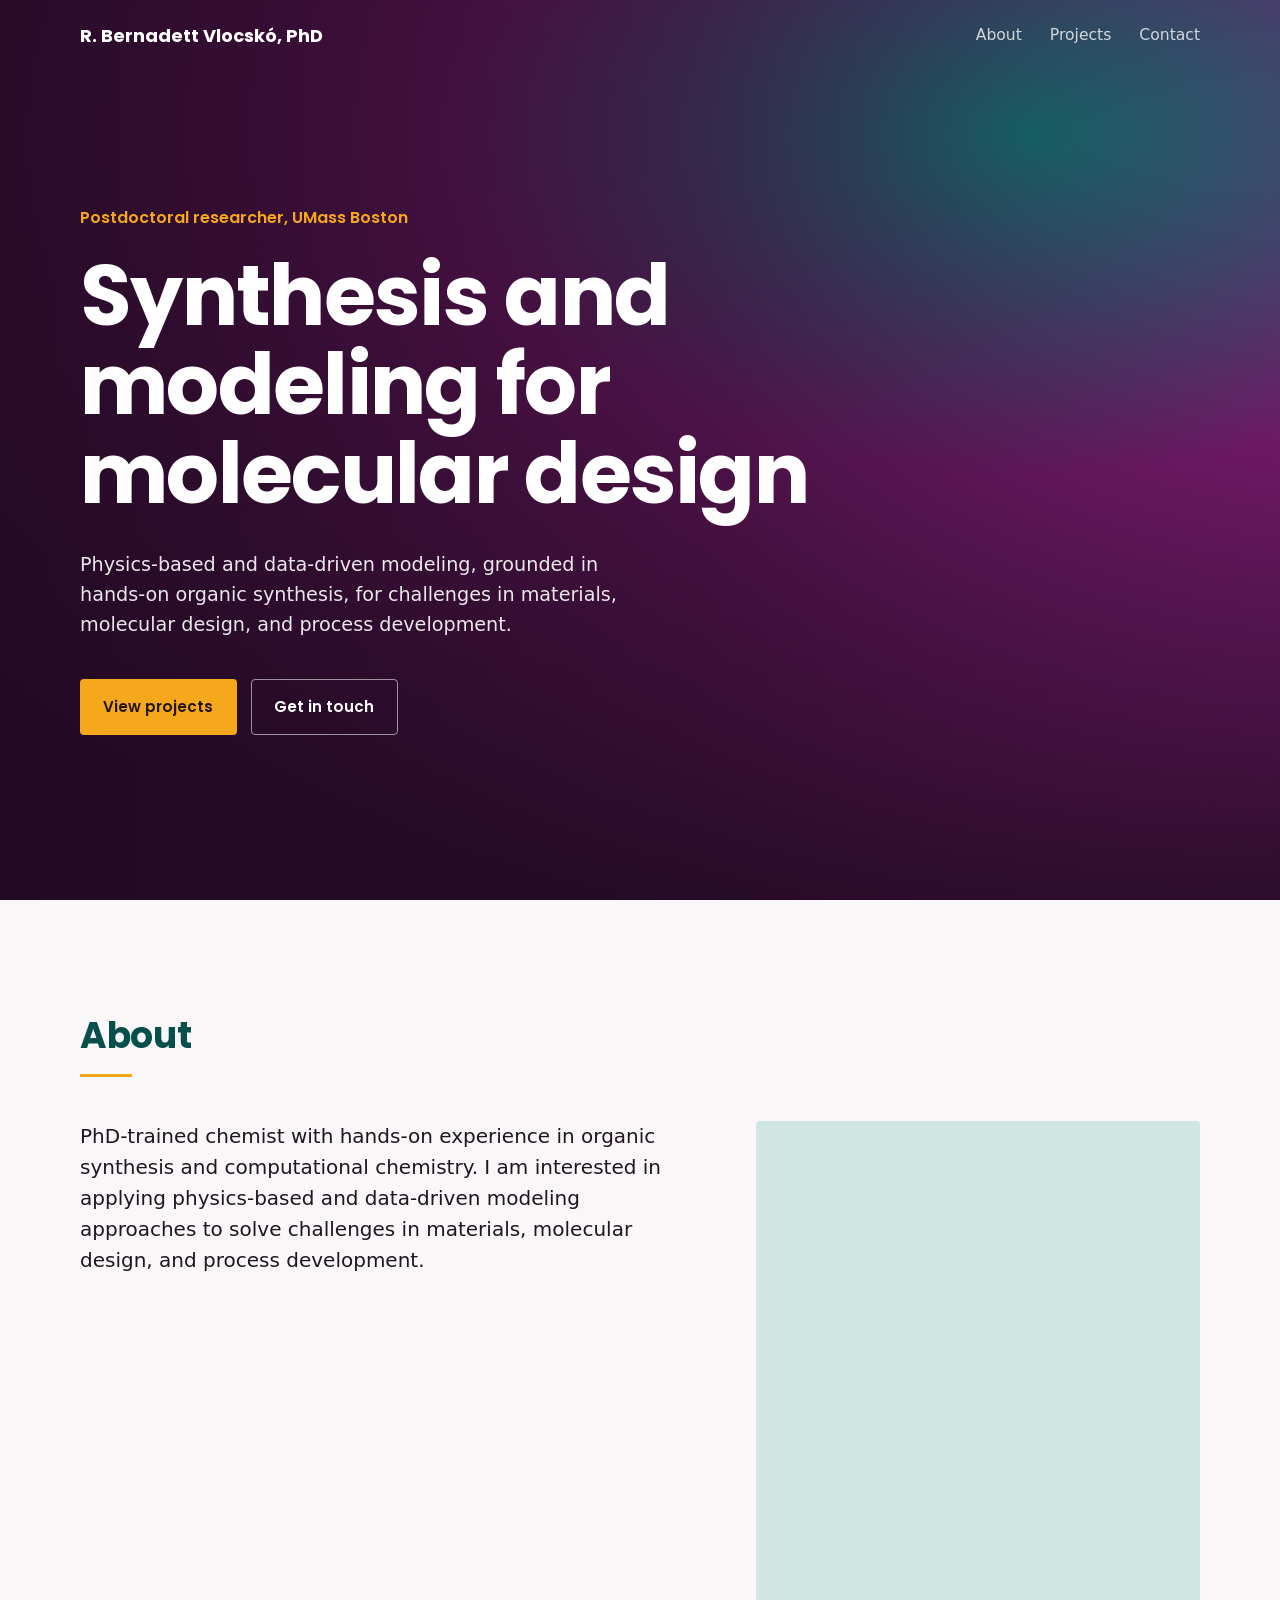
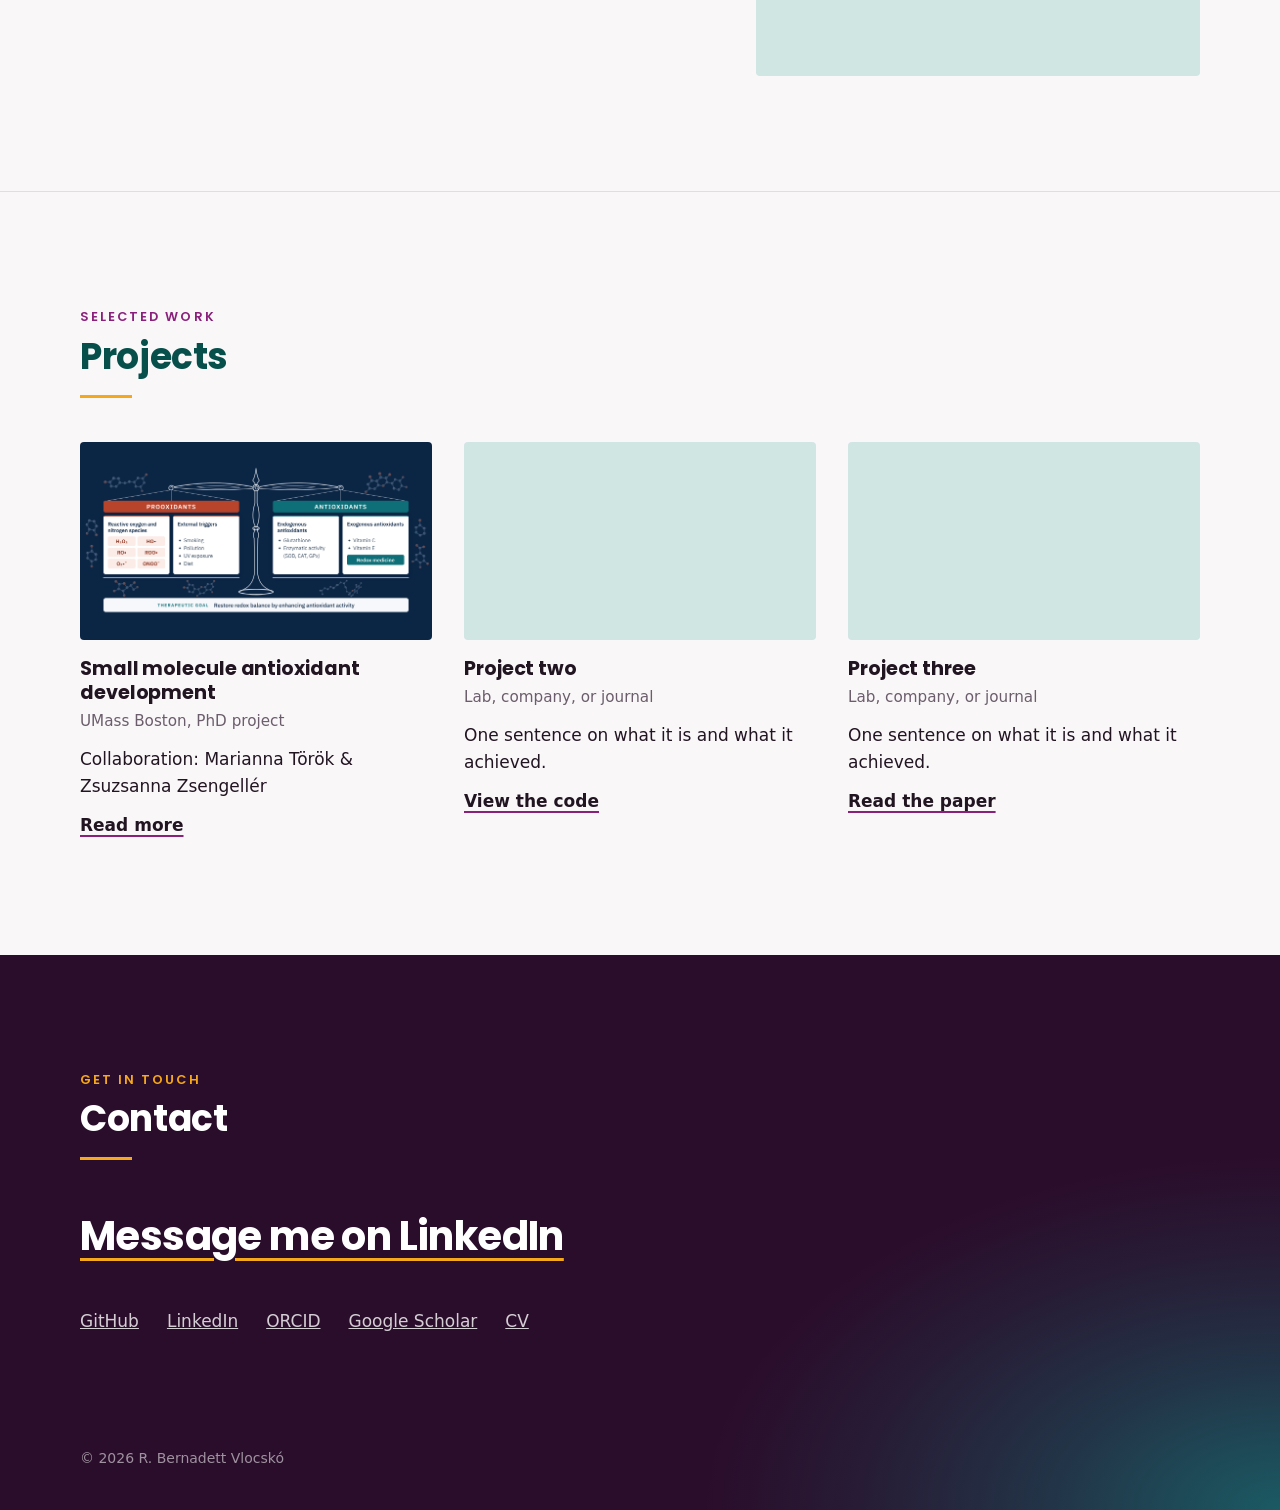
==== index.html @ 491bc94c "Update index.html" ====
<!DOCTYPE html>
<html lang="en">
<head>
<meta charset="utf-8">
<meta name="viewport" content="width=device-width, initial-scale=1">
<title>R. Bernadett Vlocskó, PhD — Postdoctoral researcher, UMass Boston</title>
<meta name="description" content="R. Bernadett Vlocskó, PhD. Postdoctoral researcher at UMass Boston working in organic synthesis and computational chemistry: modeling for materials, molecular design, and process development.">
<link rel="preconnect" href="https://fonts.googleapis.com">
<link rel="preconnect" href="https://fonts.gstatic.com" crossorigin>
<link href="https://fonts.googleapis.com/css2?family=Poppins:wght@500;600;700&display=swap" rel="stylesheet">
<style>
  :root {
    /* Triad: red-purple, yellow-orange, blue-green */
    --plum: #2a0d2b;        /* red-purple, darkened: hero + contact background */
    --plum-soft: #4b1549;
    --magenta: #8a1f7c;     /* red-purple: link underlines, outlined buttons */
    --amber: #f6a81c;       /* yellow-orange: buttons, active link, highlights */
    --teal: #0e9a91;        /* blue-green: gradient, image placeholders */
    --teal-deep: #0a6d67;
    --teal-ink: #064f4b;    /* deeper blue-green: section titles */
    --teal-tint: #cfe6e3;
    --paper: #f9f7f8;       /* light sections */
    --ink: #221522;
    --muted: #6b5d6b;
    --line: #e4dce3;
    --display: "Poppins", system-ui, -apple-system, "Segoe UI", Arial, sans-serif;   /* name, titles, buttons */
    --body: system-ui, -apple-system, "Segoe UI", Roboto, "Helvetica Neue", Arial, sans-serif;   /* your device's own font */
    --wrap: 1120px;
    --nav-h: 72px;
  }

  *, *::before, *::after { box-sizing: border-box; }
  html { scroll-behavior: smooth; scroll-padding-top: var(--nav-h); }
  body {
    margin: 0;
    font-family: var(--body);
    font-size: 1.0625rem;
    line-height: 1.6;
    color: var(--ink);
    background: var(--paper);
    -webkit-font-smoothing: antialiased;
  }
  img { max-width: 100%; display: block; }
  a { color: inherit; }
  :focus-visible { outline: 3px solid var(--amber); outline-offset: 3px; border-radius: 2px; }
  .wrap { width: min(100% - 3rem, var(--wrap)); margin-inline: auto; }

  /* ---------- Top bar ---------- */
  .topbar {
    position: fixed; inset: 0 0 auto 0; z-index: 20;
    height: var(--nav-h);
    color: #fff;
    transition: background-color .25s, box-shadow .25s;
  }
  .topbar.is-solid { background: var(--plum); box-shadow: 0 1px 0 rgba(255,255,255,.08); }
  .topbar .wrap { height: 100%; display: flex; align-items: center; justify-content: space-between; }
  .brand {
    font-family: var(--display); font-weight: 700; font-size: 1.125rem;
    letter-spacing: 0; text-decoration: none;
  }
  .nav { display: flex; gap: 1.75rem; }
  .nav a {
    text-decoration: none; font-size: .975rem; font-weight: 500;
    color: rgba(255,255,255,.78); padding: .4rem 0;
    border-bottom: 2px solid transparent;
    transition: color .15s, border-color .15s;
  }
  .nav a:hover { color: #fff; }
  .nav a[aria-current="true"] { color: #fff; border-bottom-color: var(--amber); }
  .menu-btn {
    display: none; background: none; border: 0; color: #fff;
    font: 600 1rem var(--body); padding: .5rem 0; cursor: pointer;
  }

  /* ---------- Hero / About opener ---------- */
  .hero {
    min-height: 100vh; min-height: 100svh;
    display: flex; align-items: center;
    color: #fff;
    padding: calc(var(--nav-h) + 3rem) 0 5rem;
    /* Save your background photo as images/hero.jpg.
       Until then the gradient underneath shows through. */
    background:
      linear-gradient(90deg, rgba(34,9,35,.86) 0%, rgba(34,9,35,.6) 55%, rgba(34,9,35,.28) 100%),
      url("images/hero.jpg") center / cover no-repeat,
      radial-gradient(110% 90% at 80% 15%, var(--teal) 0%, var(--magenta) 42%, var(--plum) 100%);
  }
  .hero-role { margin: 0 0 1.25rem; font-family: var(--display); font-weight: 600; color: var(--amber); font-size: 1rem; }
  .hero h1 {
    font-family: var(--display); font-weight: 700;
    font-size: clamp(2.4rem, 7vw, 5.25rem);
    line-height: 1.06; letter-spacing: -.02em;
    margin: 0; max-width: 11em; text-wrap: balance;
  }
  .hero-lede {
    margin: 2rem 0 0; max-width: 34rem;
    font-size: clamp(1.0625rem, 1.5vw, 1.25rem); line-height: 1.55;
    color: rgba(255,255,255,.9);
  }
  .hero-actions { display: flex; flex-wrap: wrap; gap: .875rem; margin-top: 2.5rem; }
  .btn {
    display: inline-block; text-decoration: none;
    font-family: var(--display); font-weight: 600; font-size: .95rem;
    padding: .9rem 1.4rem; border-radius: 4px;
    border: 1.5px solid transparent;
    transition: background-color .15s, border-color .15s, color .15s;
  }
  .btn-primary { background: var(--amber); color: #241500; }
  .btn-primary:hover { background: #ffc04a; }
  .btn-ghost { border-color: rgba(255,255,255,.55); color: #fff; }
  .btn-ghost:hover { border-color: #fff; background: rgba(255,255,255,.08); }
  .photo-credit {
    position: absolute; right: 1.5rem; margin-top: -2.25rem;
    font-size: .8rem; color: rgba(255,255,255,.6);
  }

  /* ---------- Shared section styles ---------- */
  .section { padding: clamp(4rem, 9vw, 7.5rem) 0; }
  .section + .section { border-top: 1px solid var(--line); }
  .eyebrow {
    margin: 0 0 .5rem; font-family: var(--display); font-size: .8rem; font-weight: 600;
    letter-spacing: .16em; text-transform: uppercase;
    color: var(--magenta);
  }
  .section h2 {
    font-family: var(--display); font-weight: 700;
    font-size: clamp(1.6rem, 3vw, 2.25rem);
    line-height: 1.15; letter-spacing: -.01em;
    margin: 0 0 2.75rem;
    color: var(--teal-ink);
  }
  /* Short yellow-orange line under each section title */
  .section h2::after {
    content: ""; display: block;
    width: 3.25rem; height: 3px; margin-top: 1.1rem;
    background: var(--amber);
  }

  /* About */
  .about-grid { display: grid; grid-template-columns: 1.35fr 1fr; gap: clamp(2rem, 6vw, 5rem); align-items: start; }
  .about-text p { margin: 0 0 1.2rem; max-width: 62ch; }
  .about-text p:first-child { font-size: 1.25rem; line-height: 1.55; }
  .portrait { aspect-ratio: 4 / 5; border-radius: 4px; background: var(--teal-tint) center / cover no-repeat; }

  /* Projects */
  .projects { display: grid; grid-template-columns: repeat(3, 1fr); gap: 2.5rem 2rem; }
  .project-img { aspect-ratio: 16 / 9; border-radius: 4px; background: var(--teal-tint) center / cover no-repeat; margin-bottom: 1.1rem; }
  .project h3 { font-family: var(--display); font-weight: 700; font-size: 1.2rem; line-height: 1.25; letter-spacing: -.005em; margin: 0 0 .25rem; }
  .project-where { margin: 0 0 .6rem; color: var(--muted); font-size: .95rem; font-weight: 500; }
  .project p { margin: 0 0 .75rem; }
  .text-link { font-weight: 600; text-decoration-color: var(--magenta); text-decoration-thickness: 2px; text-underline-offset: 4px; }
  .text-link:hover { color: var(--magenta); }

  /* Publications */
  .pub-group { font-family: var(--display); font-weight: 700; font-size: 1.15rem; letter-spacing: 0; margin: 0 0 1rem; color: var(--teal-ink); }
  .pub-authors, .pub-title, .pub-venue { display: block; }
  .pub-authors { color: var(--muted); font-size: .95rem; }
  .pub-authors .me { color: var(--ink); font-weight: 700; }
  .pub-title { margin: .2rem 0; }
  .pub-venue { font-size: .95rem; }
  .pub-venue .text-link { margin-left: .5rem; color: var(--ink); }
  .pub-list { list-style: none; margin: 0 0 3.5rem; padding: 0; border-top: 1px solid var(--line); }
  .pub-list li { display: grid; grid-template-columns: 5rem 1fr; gap: 1rem; padding: 1.15rem 0; border-bottom: 1px solid var(--line); }
  .pub-year { font-family: var(--display); font-weight: 700; color: var(--magenta); }
  .pub-title { font-weight: 600; }
  .pub-venue { color: var(--muted); }
  .link-row { display: flex; flex-wrap: wrap; gap: .75rem; }
  .btn-outline { border-color: var(--magenta); color: var(--magenta); }
  .btn-outline:hover { background: var(--magenta); color: #fff; }

  /* Contact */
  .contact { background: var(--plum); color: #fff; border-top: 0 !important; position: relative; overflow: hidden; padding-bottom: 2.5rem; }
  /* Soft blue-green glow in the bottom-right corner, fading into the plum */
  .contact::after {
    content: ""; position: absolute; inset: 0; pointer-events: none;
    background: radial-gradient(
      ellipse 60% 85% at 100% 100%,
      rgba(14,154,145,.55) 0%,
      rgba(14,154,145,.28) 30%,
      rgba(14,154,145,.10) 55%,
      rgba(14,154,145,0) 75%
    );
  }
  .contact .wrap { position: relative; z-index: 1; }
  .copyright { margin: clamp(4rem, 9vw, 7rem) 0 0; color: rgba(255,255,255,.55); font-size: .875rem; }
  .contact h2 { color: #fff; }
  .contact .eyebrow { color: var(--amber); }
  .contact-mail {
    display: inline-block; font-family: var(--display); font-weight: 700;
    font-size: clamp(1.3rem, 3.8vw, 2.5rem); letter-spacing: -.015em;
    text-decoration-color: var(--amber); text-decoration-thickness: 3px; text-underline-offset: 8px;
    overflow-wrap: anywhere;
  }
  .contact-links { display: flex; flex-wrap: wrap; gap: 1.75rem; margin-top: 2.5rem; }
  .contact-links a { color: rgba(255,255,255,.8); font-weight: 500; }
  .contact-links a:hover { color: #7fd8d0; }

  /* ---------- Small screens ---------- */
  @media (max-width: 860px) {
    .projects { grid-template-columns: repeat(2, 1fr); }
    .about-grid { grid-template-columns: 1fr; }
    .portrait { max-width: 22rem; }
  }
  @media (max-width: 640px) {
    .menu-btn { display: block; }
    .brand { font-size: 1rem; }
    .nav {
      position: absolute; top: var(--nav-h); left: 0; right: 0;
      flex-direction: column; gap: 0; padding: .5rem 1.5rem 1.25rem;
      background: var(--plum); display: none;
    }
    .nav.is-open { display: flex; }
    .nav a { padding: .85rem 0; border-bottom: 1px solid rgba(255,255,255,.1); }
    .nav a[aria-current="true"] { border-bottom-color: rgba(255,255,255,.1); color: var(--amber); }
    .projects { grid-template-columns: 1fr; }
    .pub-list li { grid-template-columns: 1fr; gap: .15rem; }
    .photo-credit { position: static; margin: 2rem 0 0; }
  }
  @media (prefers-reduced-motion: reduce) {
    html { scroll-behavior: auto; }
    * { transition: none !important; }
  }
</style>
</head>
<body id="top">

<!-- ============ TOP BAR: name left, section links right ============ -->
<header class="topbar" id="topbar">
  <div class="wrap">
    <a class="brand" href="#top">R. Bernadett Vlocskó, PhD</a>
    <button class="menu-btn" id="menuBtn" aria-expanded="false" aria-controls="nav">Menu</button>
    <nav class="nav" id="nav" aria-label="Sections">
      <a href="#about">About</a>
      <a href="#projects">Projects</a>
      <a href="#contact">Contact</a>
    </nav>
  </div>
</header>

<main>

  <!-- ============ HERO: main message over a background photo ============ -->
  <section class="hero">
    <div class="wrap">
      <p class="hero-role">Postdoctoral researcher, UMass Boston</p>
      <h1>Synthesis and modeling for molecular design</h1>
      <p class="hero-lede">Physics-based and data-driven modeling, grounded in hands-on organic synthesis, for challenges in materials, molecular design, and process development.</p>
      <div class="hero-actions">
        <a class="btn btn-primary" href="#projects">View projects</a>
        <a class="btn btn-ghost" href="#contact">Get in touch</a>
      </div>
      <!-- <p class="photo-credit">Photo: Name / Source</p> -->
    </div>
  </section>

  <!-- ============ ABOUT ============ -->
  <section class="section" id="about">
    <div class="wrap">
      <h2>About</h2>
      <div class="about-grid">
        <div class="about-text">
          <p>PhD-trained chemist with hands-on experience in organic synthesis and computational chemistry. I am interested in applying physics-based and data-driven modeling approaches to solve challenges in materials, molecular design, and process development.</p>
        </div>
        <!-- Your photo: images/linkedin_portrait1 (.jpg, .jpeg or .png — the page tries all three; keep only the one that matches your file) -->
        <div class="portrait" role="img" aria-label="Portrait of R. Bernadett Vlocskó" style="background-image:url('images/linkedin_portrait1.jpg'), url('images/linkedin_portrait1.jpeg'), url('images/linkedin_portrait1.png')"></div>
      </div>
    </div>
  </section>

  <!-- ============ PROJECTS ============ -->
  <section class="section" id="projects">
    <div class="wrap">
      <p class="eyebrow">Selected work</p>
      <h2>Projects</h2>
      <div class="projects">

        <article class="project">
          <div class="project-img" role="img" aria-label="Diagram of a balance scale weighing prooxidants against antioxidants, with the goal of restoring redox balance by enhancing antioxidant activity" style="background-image:url('images/redox_balance_figure.png'); background-size:contain; background-color:#0b2545"></div>
          <h3>Small molecule antioxidant development</h3>
          <p class="project-where">UMass Boston, PhD project</p>
          <p>Collaboration: Marianna Török &amp; Zsuzsanna Zsengellér</p>
          <a class="text-link" href="antioxidant.html">Read more</a>
        </article>

        <article class="project">
          <div class="project-img" role="img" aria-label="Project two" style="background-image:url('images/project2.jpg')"></div>
          <h3>Project two</h3>
          <p class="project-where">Lab, company, or journal</p>
          <p>One sentence on what it is and what it achieved.</p>
          <a class="text-link" href="#">View the code</a>
        </article>

        <article class="project">
          <div class="project-img" role="img" aria-label="Project three" style="background-image:url('images/project3.jpg')"></div>
          <h3>Project three</h3>
          <p class="project-where">Lab, company, or journal</p>
          <p>One sentence on what it is and what it achieved.</p>
          <a class="text-link" href="#">Read the paper</a>
        </article>

        <!-- Copy an <article class="project"> block to add more -->
      </div>
    </div>
  </section>

  <!-- ============ CONTACT ============ -->
  <section class="section contact" id="contact">
    <div class="wrap">
      <p class="eyebrow">Get in touch</p>
      <h2>Contact</h2>
      <!-- When you have an email to publish, swap this for: <a class="contact-mail" href="mailto:you@example.com">you@example.com</a> -->
      <a class="contact-mail" href="https://www.linkedin.com/in/bernadett-vlocsko/" target="_blank" rel="noopener">Message me on LinkedIn</a>
      <div class="contact-links">
        <a href="https://github.com/bernadett-vlocsko" target="_blank" rel="noopener">GitHub</a>
        <a href="https://www.linkedin.com/in/bernadett-vlocsko/" target="_blank" rel="noopener">LinkedIn</a>
        <a href="https://orcid.org/0009-0004-6373-2257" target="_blank" rel="noopener">ORCID</a>
        <a href="https://scholar.google.com/citations?user=BNU6e-cAAAAJ&amp;hl=en" target="_blank" rel="noopener">Google Scholar</a>
        <a href="Bernadett_Vlocsko_2026.pdf">CV</a>
      </div>
      <p class="copyright">© <span id="year"></span> R. Bernadett Vlocskó</p>
    </div>
  </section>

</main>

<script>
  // Top bar turns solid once you scroll past the top of the photo
  const topbar = document.getElementById('topbar');
  const onScroll = () => topbar.classList.toggle('is-solid', window.scrollY > 40);
  window.addEventListener('scroll', onScroll, { passive: true });
  onScroll();

  // Mobile menu
  const menuBtn = document.getElementById('menuBtn');
  const nav = document.getElementById('nav');
  menuBtn.addEventListener('click', () => {
    const open = nav.classList.toggle('is-open');
    menuBtn.setAttribute('aria-expanded', open);
    menuBtn.textContent = open ? 'Close' : 'Menu';
    if (open) topbar.classList.add('is-solid'); else onScroll();
  });
  nav.addEventListener('click', e => {
    if (e.target.tagName === 'A') {
      nav.classList.remove('is-open');
      menuBtn.setAttribute('aria-expanded', false);
      menuBtn.textContent = 'Menu';
    }
  });

  // Underline the link for the section currently on screen
  const links = [...nav.querySelectorAll('a')];
  const sections = links.map(a => document.querySelector(a.getAttribute('href')));
  const setCurrent = () => {
    const mark = window.scrollY + window.innerHeight * 0.35;
    let current = null;
    sections.forEach(s => { if (s.offsetTop <= mark) current = s; });
    links.forEach(a => {
      if (current && a.getAttribute('href') === '#' + current.id) a.setAttribute('aria-current', 'true');
      else a.removeAttribute('aria-current');
    });
  };
  window.addEventListener('scroll', setCurrent, { passive: true });
  window.addEventListener('resize', setCurrent);
  setCurrent();

  document.getElementById('year').textContent = new Date().getFullYear();
</script>
</body>
</html>
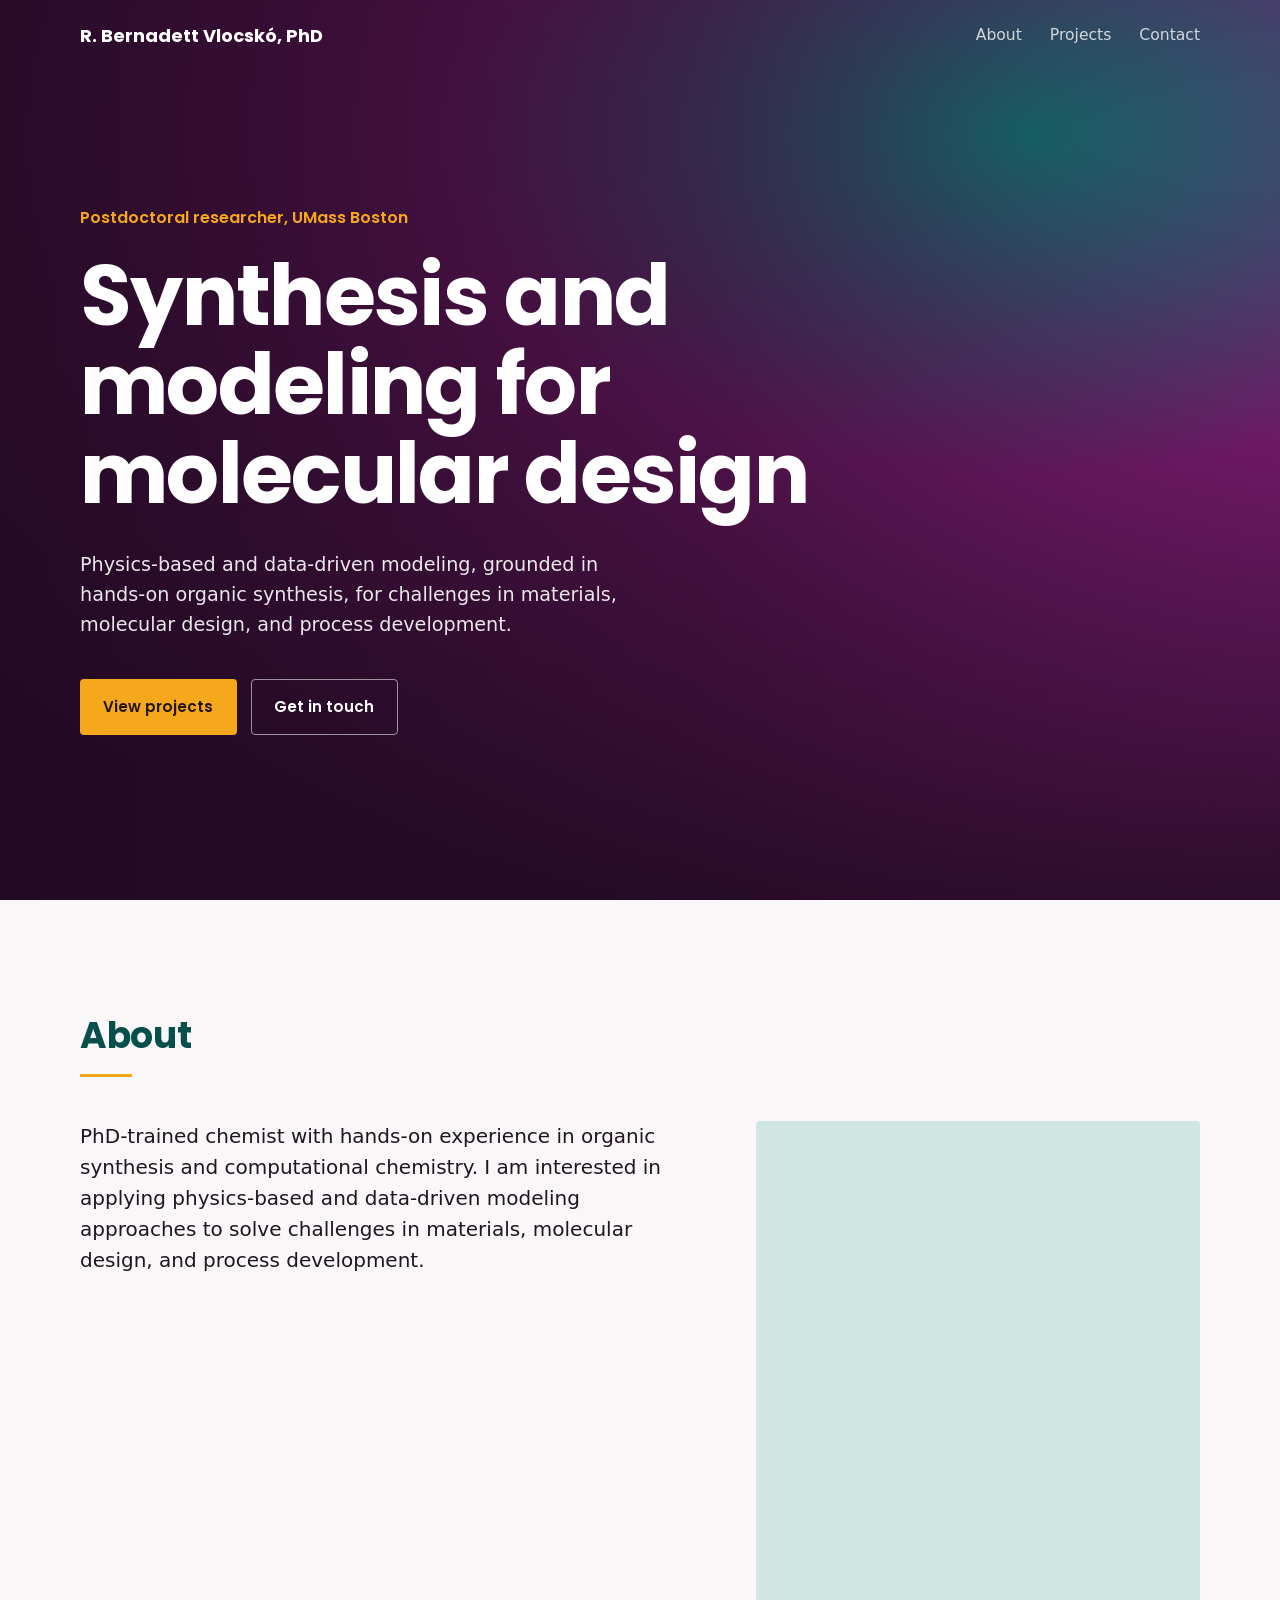
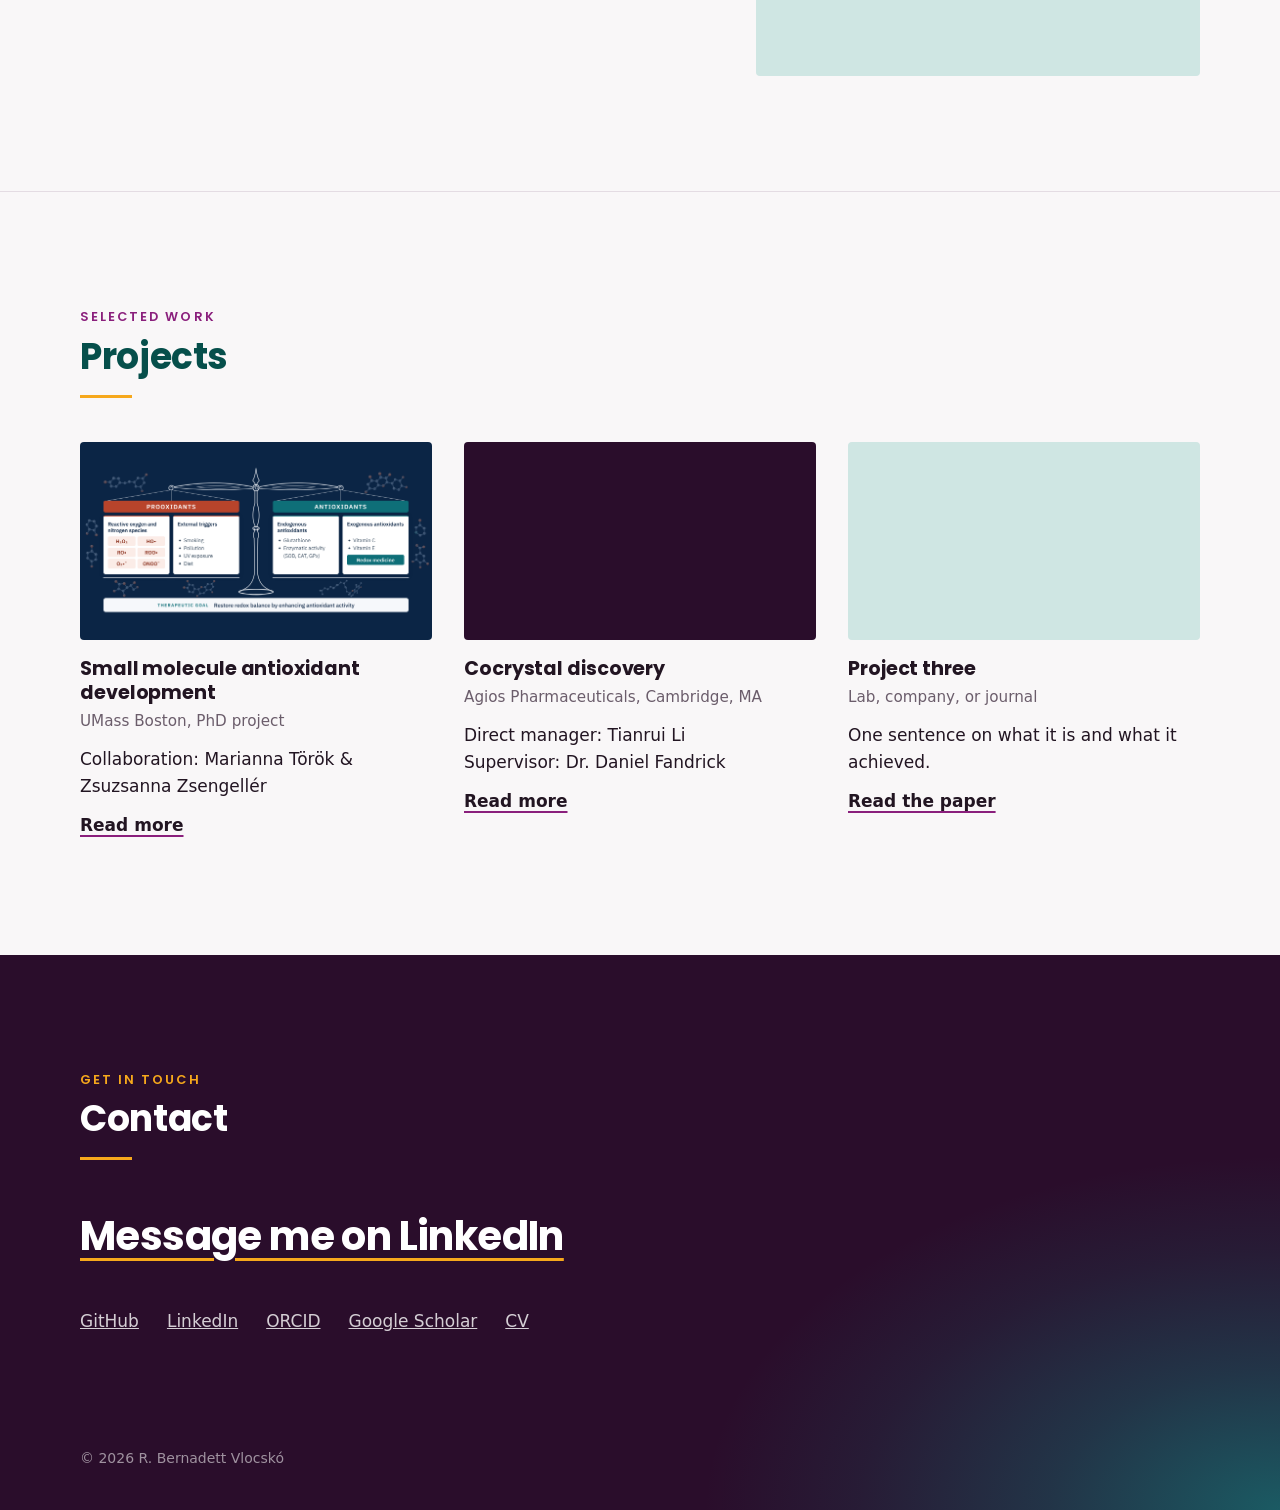
==== commit 33c53182: "Revise project two to Cocrystal discovery Updated project details and image for Cocrystal discovery." ====
--- a/index.html
+++ b/index.html
@@ -283,11 +283,12 @@
         </article>
 
         <article class="project">
-          <div class="project-img" role="img" aria-label="Project two" style="background-image:url('images/project2.jpg')"></div>
-          <h3>Project two</h3>
-          <p class="project-where">Lab, company, or journal</p>
-          <p>One sentence on what it is and what it achieved.</p>
-          <a class="text-link" href="#">View the code</a>
+          <!-- Save your figure as images/csp_figure.png -->
+          <div class="project-img" role="img" aria-label="Cocrystal discovery" style="background-image:url('images/csp_figure.png'); background-size:contain; background-color:#2a0d2b"></div>
+          <h3>Cocrystal discovery</h3>
+          <p class="project-where">Agios Pharmaceuticals, Cambridge, MA</p>
+          <p>Direct manager: Tianrui Li<br>Supervisor: Dr. Daniel Fandrick</p>
+          <a class="text-link" href="csp.html">Read more</a>
         </article>
 
         <article class="project">
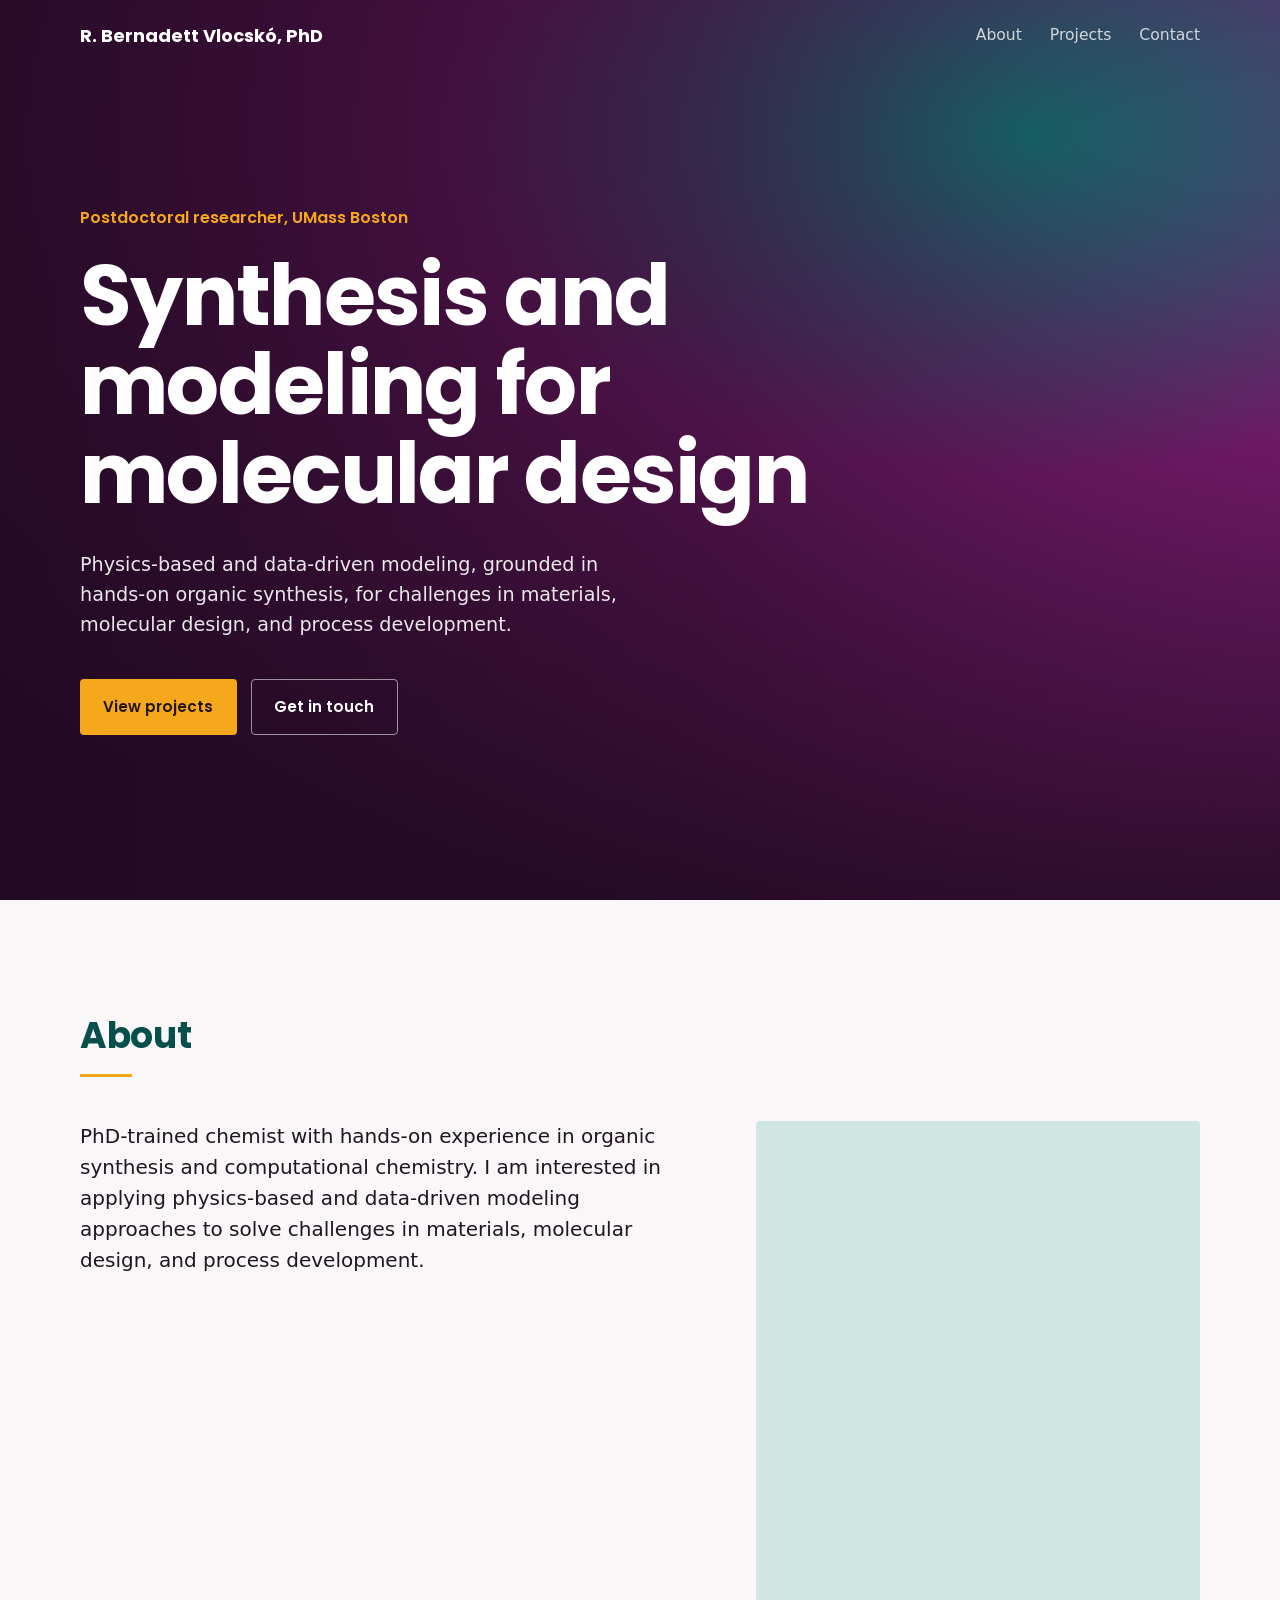
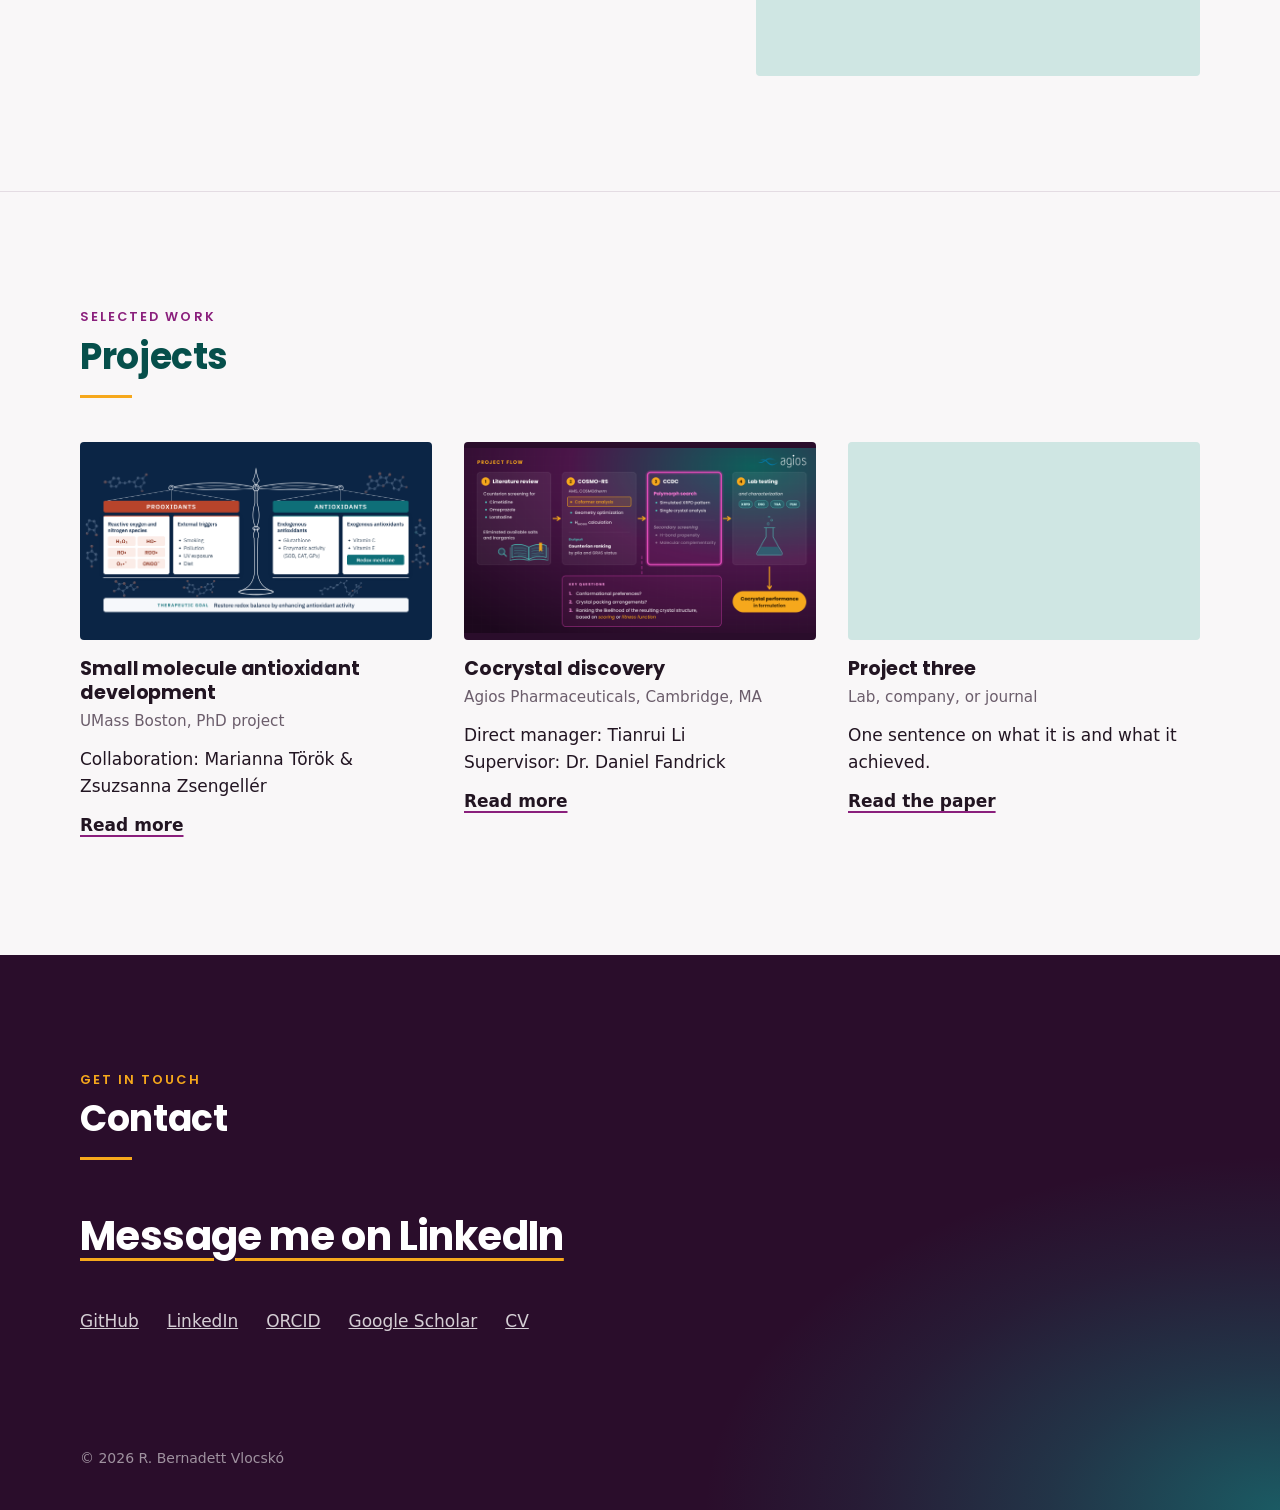
==== commit da420ab7: "Update project image and description in index.html" ====
--- a/index.html
+++ b/index.html
@@ -283,8 +283,8 @@
         </article>
 
         <article class="project">
-          <!-- Save your figure as images/csp_figure.png -->
-          <div class="project-img" role="img" aria-label="Cocrystal discovery" style="background-image:url('images/csp_figure.png'); background-size:contain; background-color:#2a0d2b"></div>
+          <!-- Card picture: images/csp_flow.png (falls back to csp_flow_highres.png) -->
+          <div class="project-img" role="img" aria-label="Project flow for cocrystal discovery: literature review, COSMO-RS coformer analysis, CCDC polymorph search, and lab testing" style="background-image:url('images/csp_flow.png'), url('images/csp_flow_highres.png'); background-size:contain; background-color:#2a0d2b"></div>
           <h3>Cocrystal discovery</h3>
           <p class="project-where">Agios Pharmaceuticals, Cambridge, MA</p>
           <p>Direct manager: Tianrui Li<br>Supervisor: Dr. Daniel Fandrick</p>
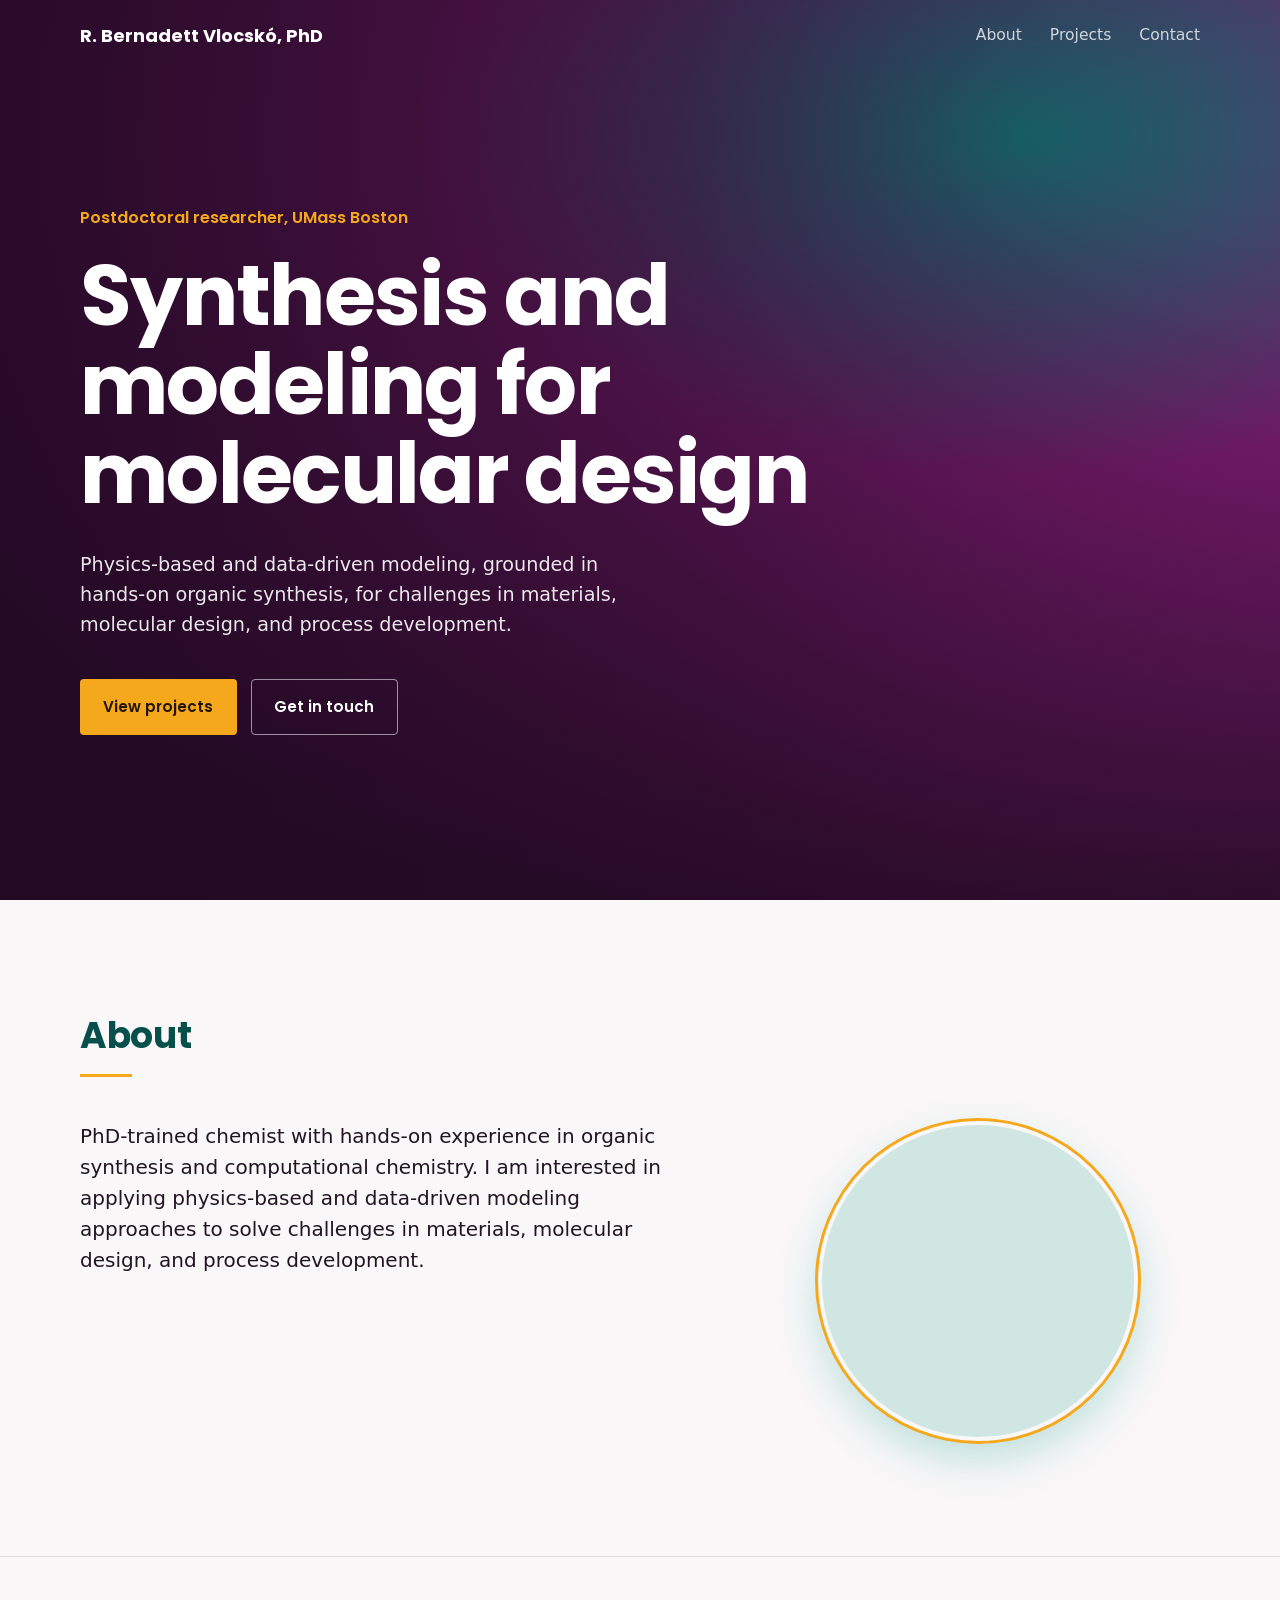
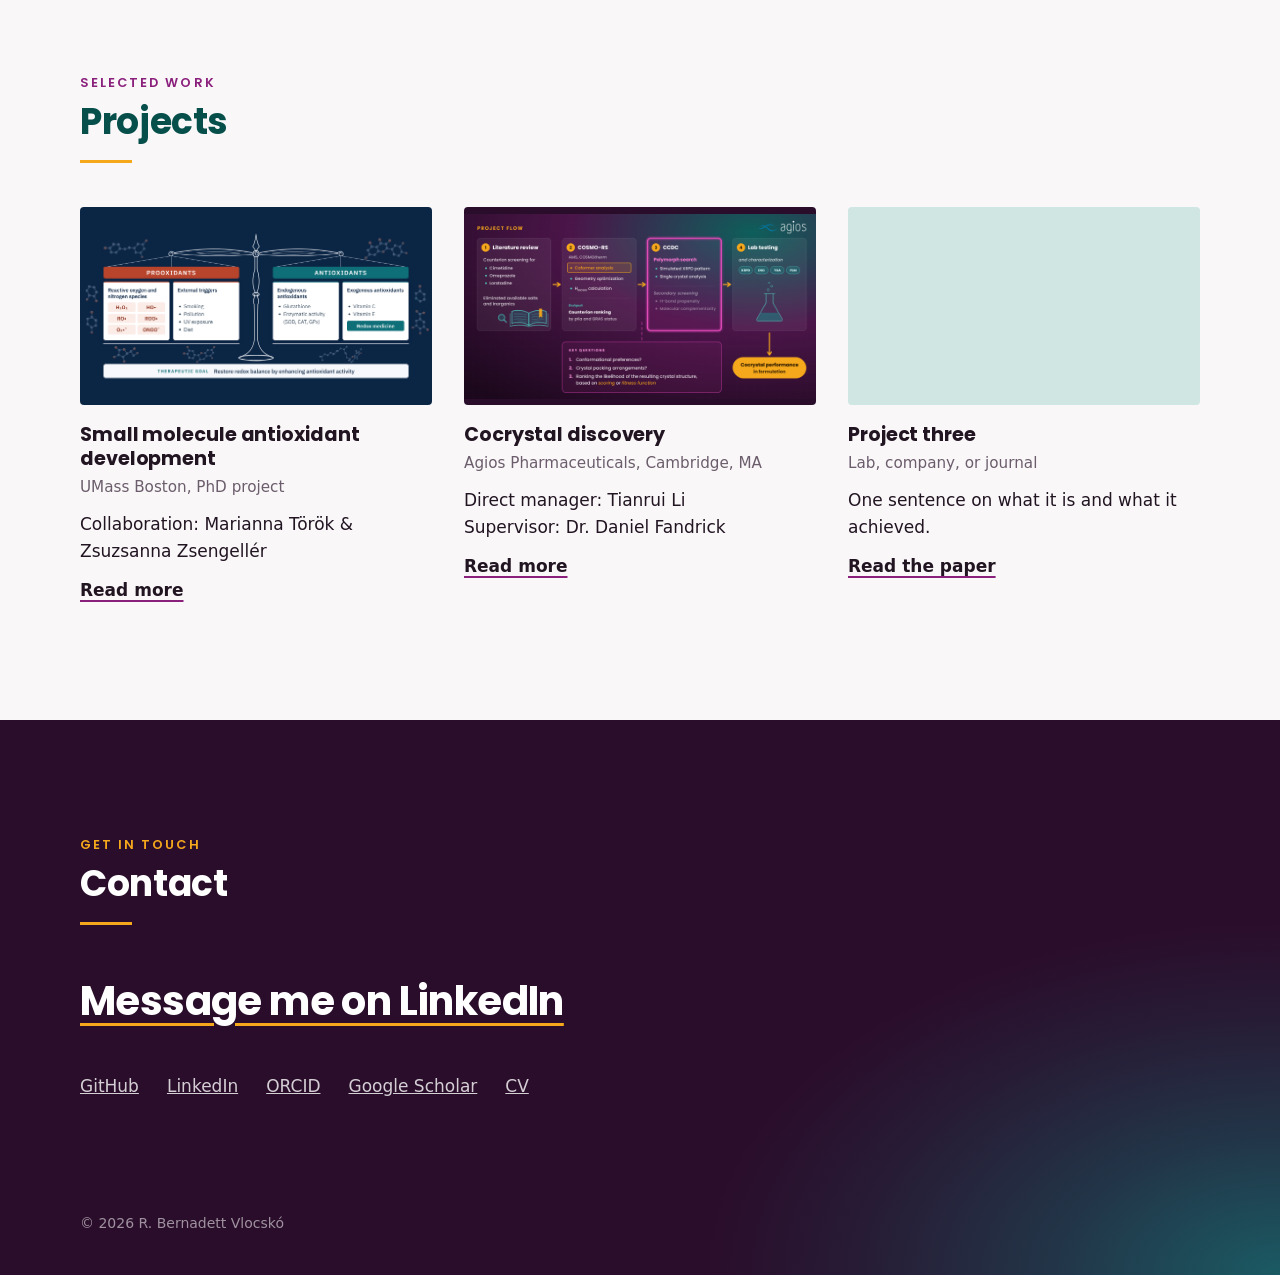
==== commit 85ffbfd5: "Revise portrait styles for better presentation Updated portrait styling for a round image with a bor" ====
--- a/index.html
+++ b/index.html
@@ -140,7 +140,14 @@
   .about-grid { display: grid; grid-template-columns: 1.35fr 1fr; gap: clamp(2rem, 6vw, 5rem); align-items: start; }
   .about-text p { margin: 0 0 1.2rem; max-width: 62ch; }
   .about-text p:first-child { font-size: 1.25rem; line-height: 1.55; }
-  .portrait { aspect-ratio: 4 / 5; border-radius: 4px; background: var(--teal-tint) center / cover no-repeat; }
+  /* Round portrait with a thin amber ring and a soft teal halo */
+  .portrait {
+    width: min(100%, 20rem); aspect-ratio: 1 / 1; justify-self: center;
+    border-radius: 50%;
+    background: var(--teal-tint) center 25% / cover no-repeat;   /* 25% keeps the face centered for a typical head-and-shoulders photo */
+    border: 4px solid var(--paper);
+    box-shadow: 0 0 0 3px var(--amber), 0 18px 40px rgba(14,154,145,.25);
+  }
 
   /* Projects */
   .projects { display: grid; grid-template-columns: repeat(3, 1fr); gap: 2.5rem 2rem; }
@@ -199,7 +206,7 @@
   @media (max-width: 860px) {
     .projects { grid-template-columns: repeat(2, 1fr); }
     .about-grid { grid-template-columns: 1fr; }
-    .portrait { max-width: 22rem; }
+    .portrait { width: min(100%, 16rem); justify-self: start; }
   }
   @media (max-width: 640px) {
     .menu-btn { display: block; }
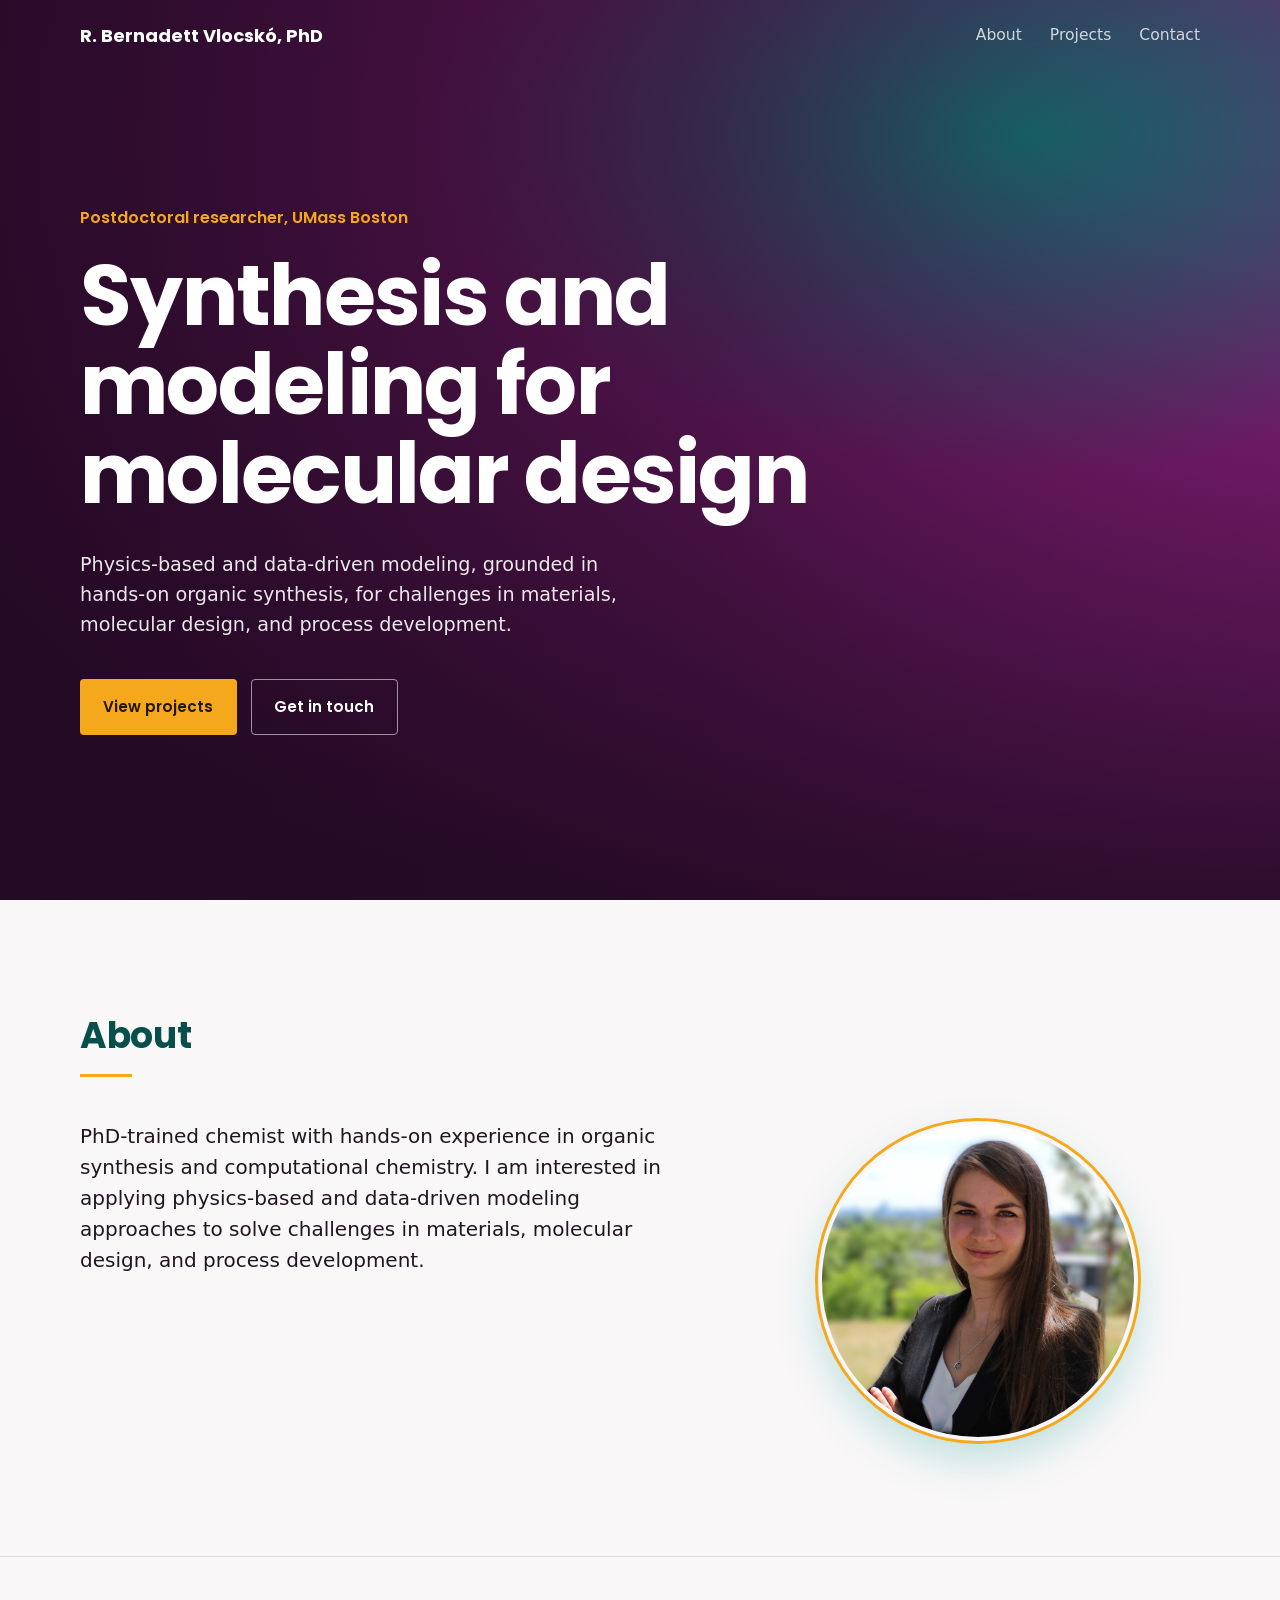
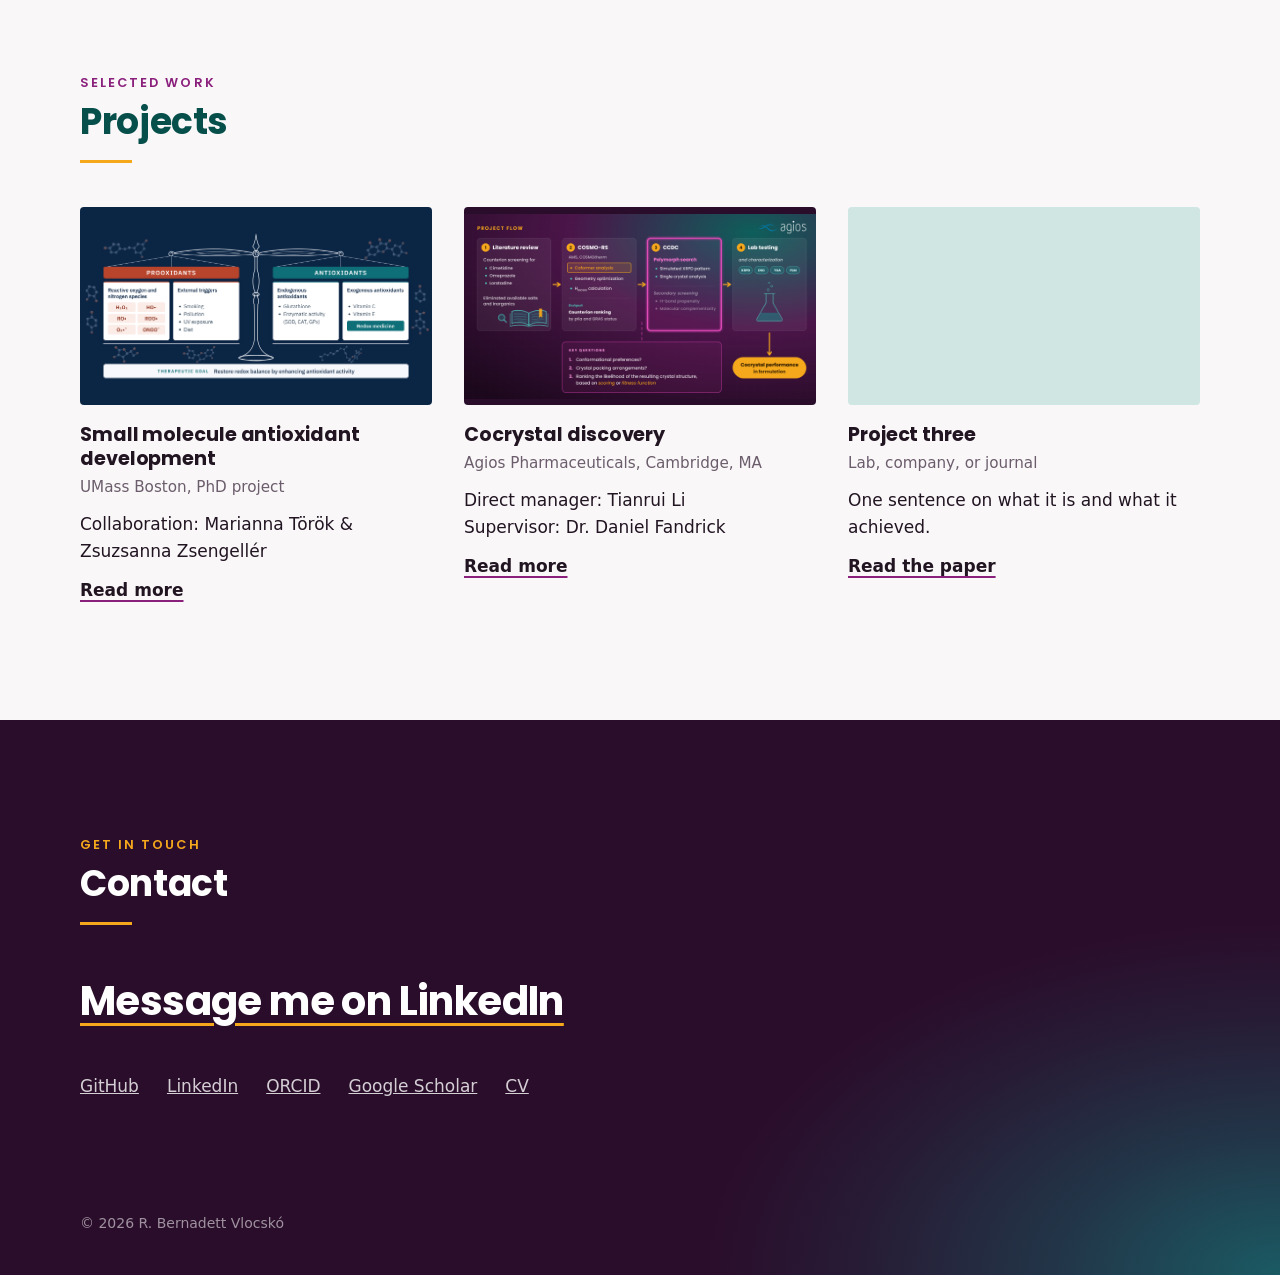
==== commit dfdd33fb: "Update photo file format in index.html" ====
--- a/index.html
+++ b/index.html
@@ -268,8 +268,8 @@
         <div class="about-text">
           <p>PhD-trained chemist with hands-on experience in organic synthesis and computational chemistry. I am interested in applying physics-based and data-driven modeling approaches to solve challenges in materials, molecular design, and process development.</p>
         </div>
-        <!-- Your photo: images/linkedin_portrait1 (.jpg, .jpeg or .png — the page tries all three; keep only the one that matches your file) -->
-        <div class="portrait" role="img" aria-label="Portrait of R. Bernadett Vlocskó" style="background-image:url('images/linkedin_portrait1.jpg'), url('images/linkedin_portrait1.jpeg'), url('images/linkedin_portrait1.png')"></div>
+        <!-- Your photo: images/linkedin_portrait1.JPG (the page also tries .jpg, .jpeg and .png) -->
+        <div class="portrait" role="img" aria-label="Portrait of R. Bernadett Vlocskó" style="background-image:url('images/linkedin_portrait1.JPG'), url('images/linkedin_portrait1.jpg'), url('images/linkedin_portrait1.jpeg'), url('images/linkedin_portrait1.png')"></div>
       </div>
     </div>
   </section>
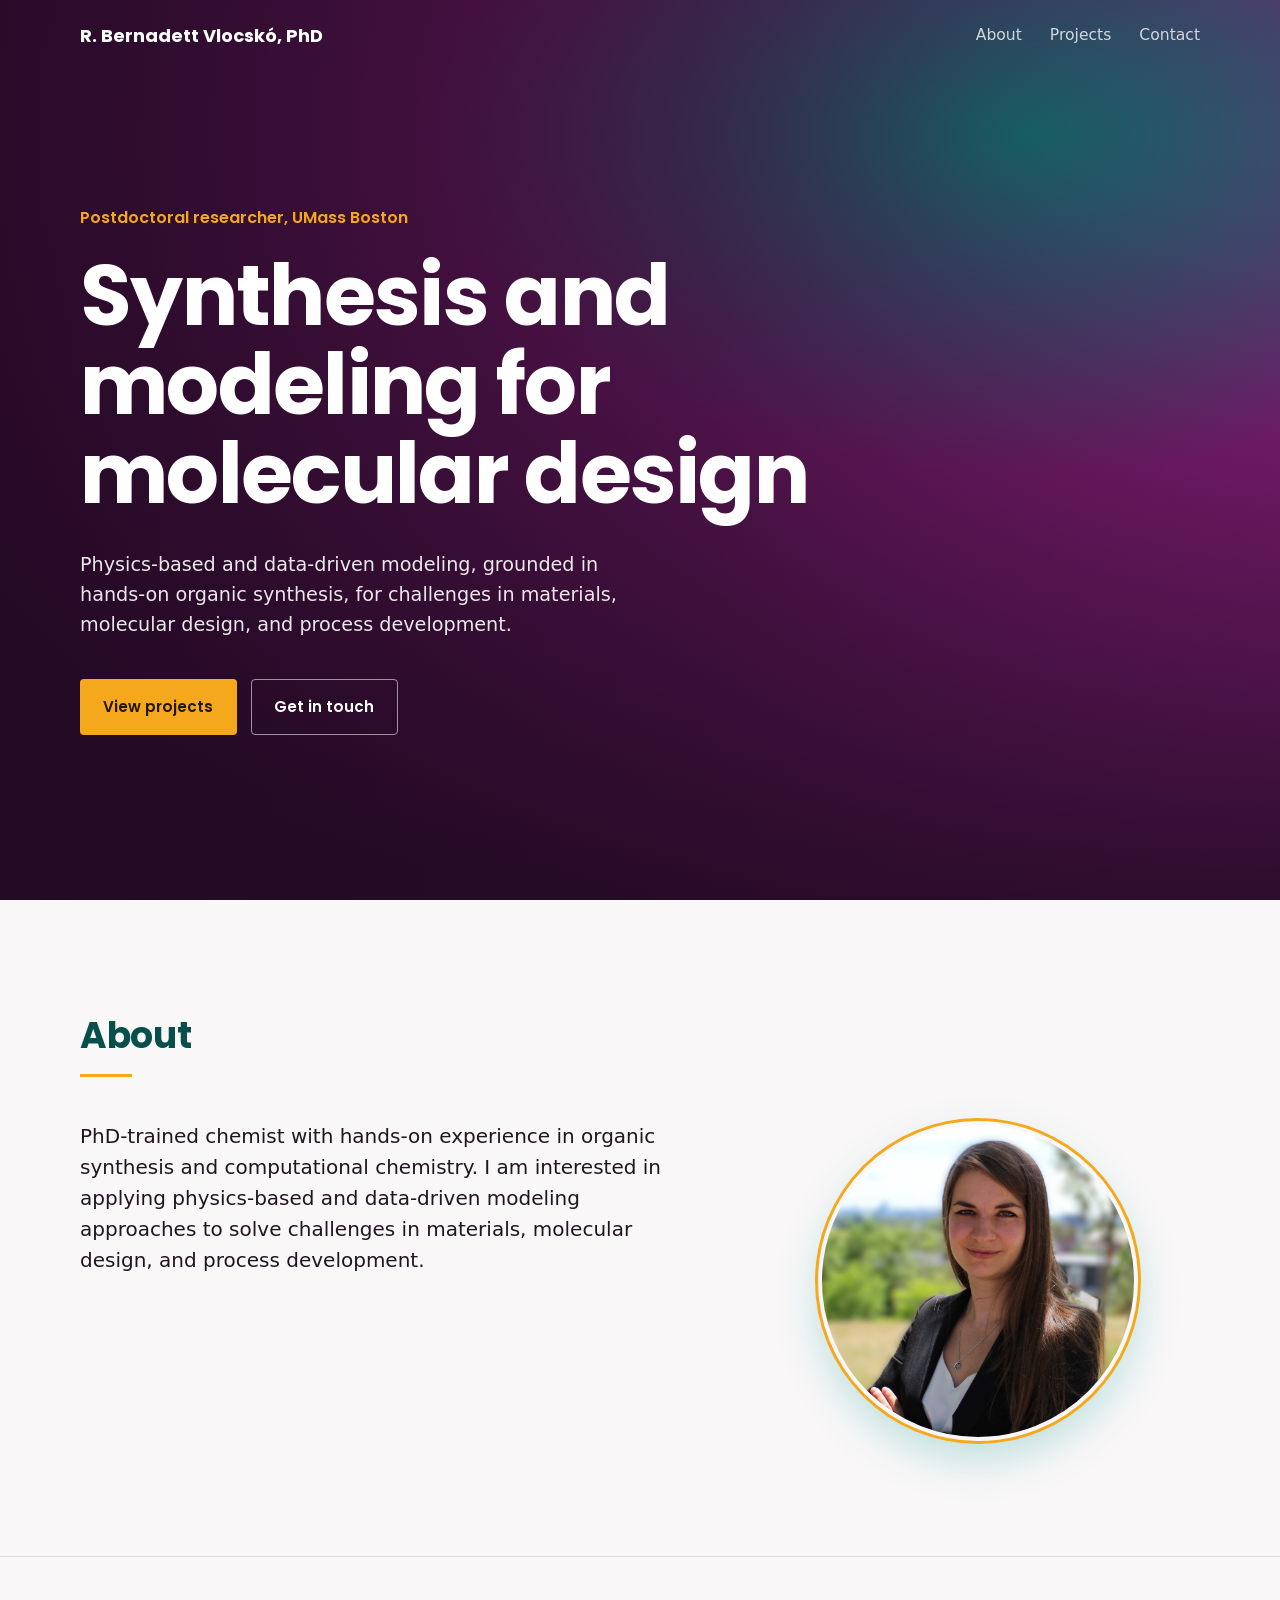
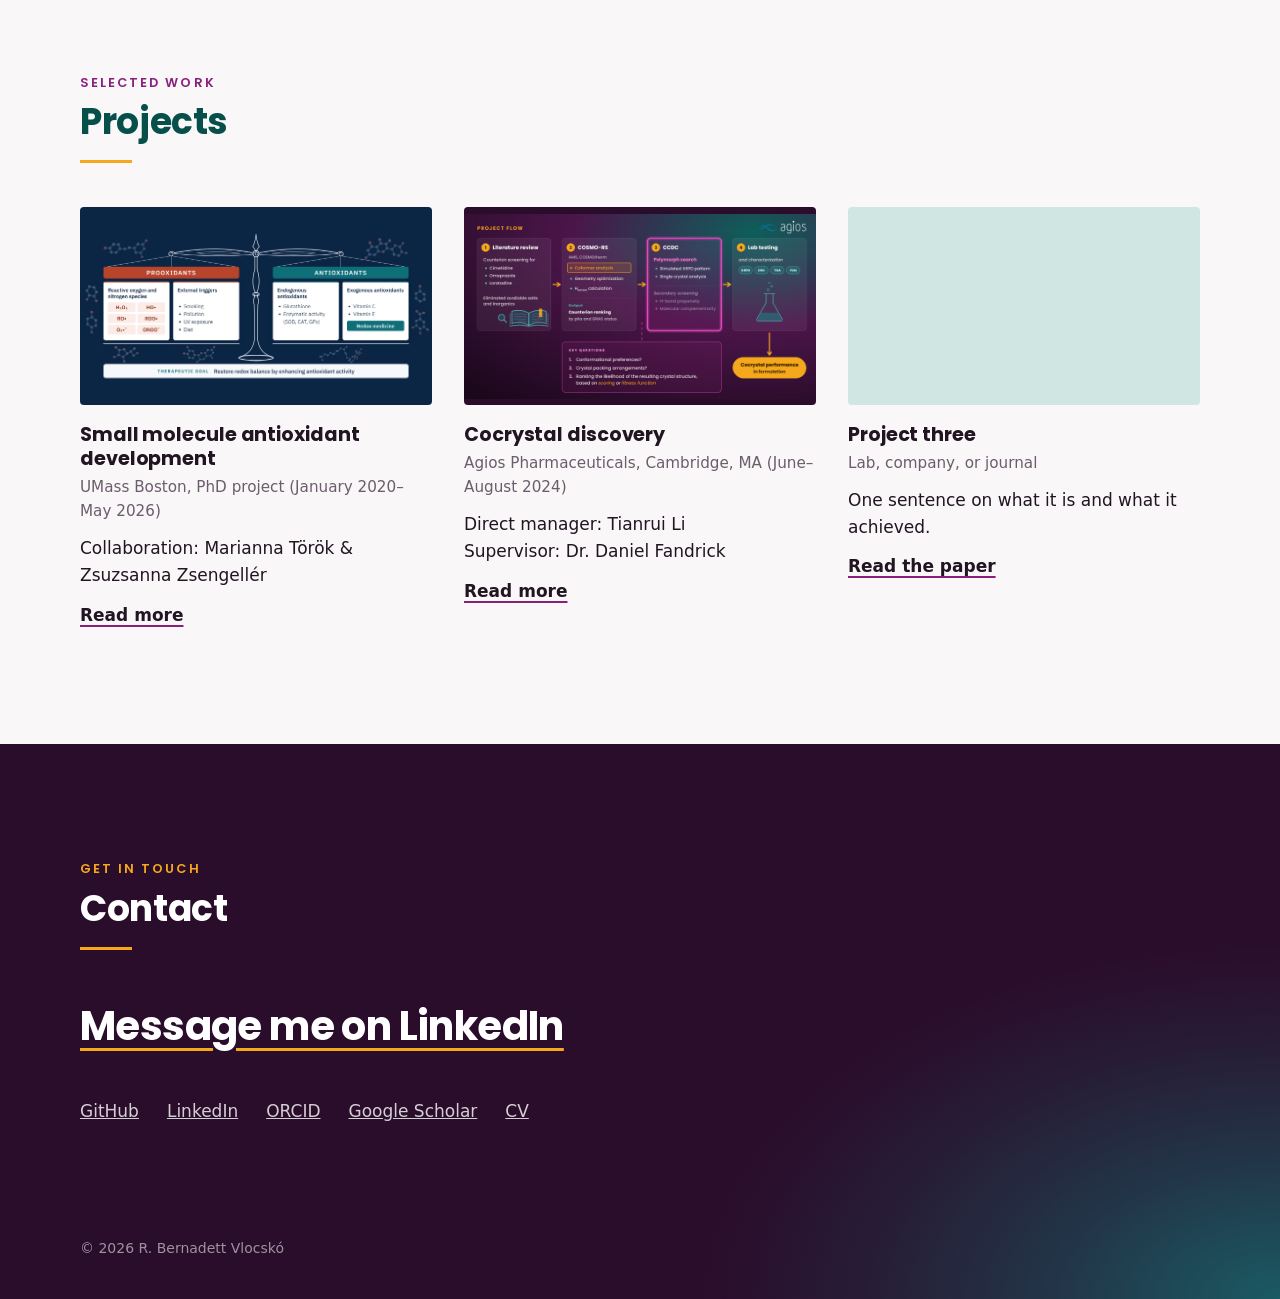
==== commit 4c29db32: "Add project duration details to index.html" ====
--- a/index.html
+++ b/index.html
@@ -284,7 +284,7 @@
         <article class="project">
           <div class="project-img" role="img" aria-label="Diagram of a balance scale weighing prooxidants against antioxidants, with the goal of restoring redox balance by enhancing antioxidant activity" style="background-image:url('images/redox_balance_figure.png'); background-size:contain; background-color:#0b2545"></div>
           <h3>Small molecule antioxidant development</h3>
-          <p class="project-where">UMass Boston, PhD project</p>
+          <p class="project-where">UMass Boston, PhD project (January 2020–May 2026)</p>
           <p>Collaboration: Marianna Török &amp; Zsuzsanna Zsengellér</p>
           <a class="text-link" href="antioxidant.html">Read more</a>
         </article>
@@ -293,7 +293,7 @@
           <!-- Card picture: images/csp_flow.png (falls back to csp_flow_highres.png) -->
           <div class="project-img" role="img" aria-label="Project flow for cocrystal discovery: literature review, COSMO-RS coformer analysis, CCDC polymorph search, and lab testing" style="background-image:url('images/csp_flow.png'), url('images/csp_flow_highres.png'); background-size:contain; background-color:#2a0d2b"></div>
           <h3>Cocrystal discovery</h3>
-          <p class="project-where">Agios Pharmaceuticals, Cambridge, MA</p>
+          <p class="project-where">Agios Pharmaceuticals, Cambridge, MA (June–August 2024)</p>
           <p>Direct manager: Tianrui Li<br>Supervisor: Dr. Daniel Fandrick</p>
           <a class="text-link" href="csp.html">Read more</a>
         </article>
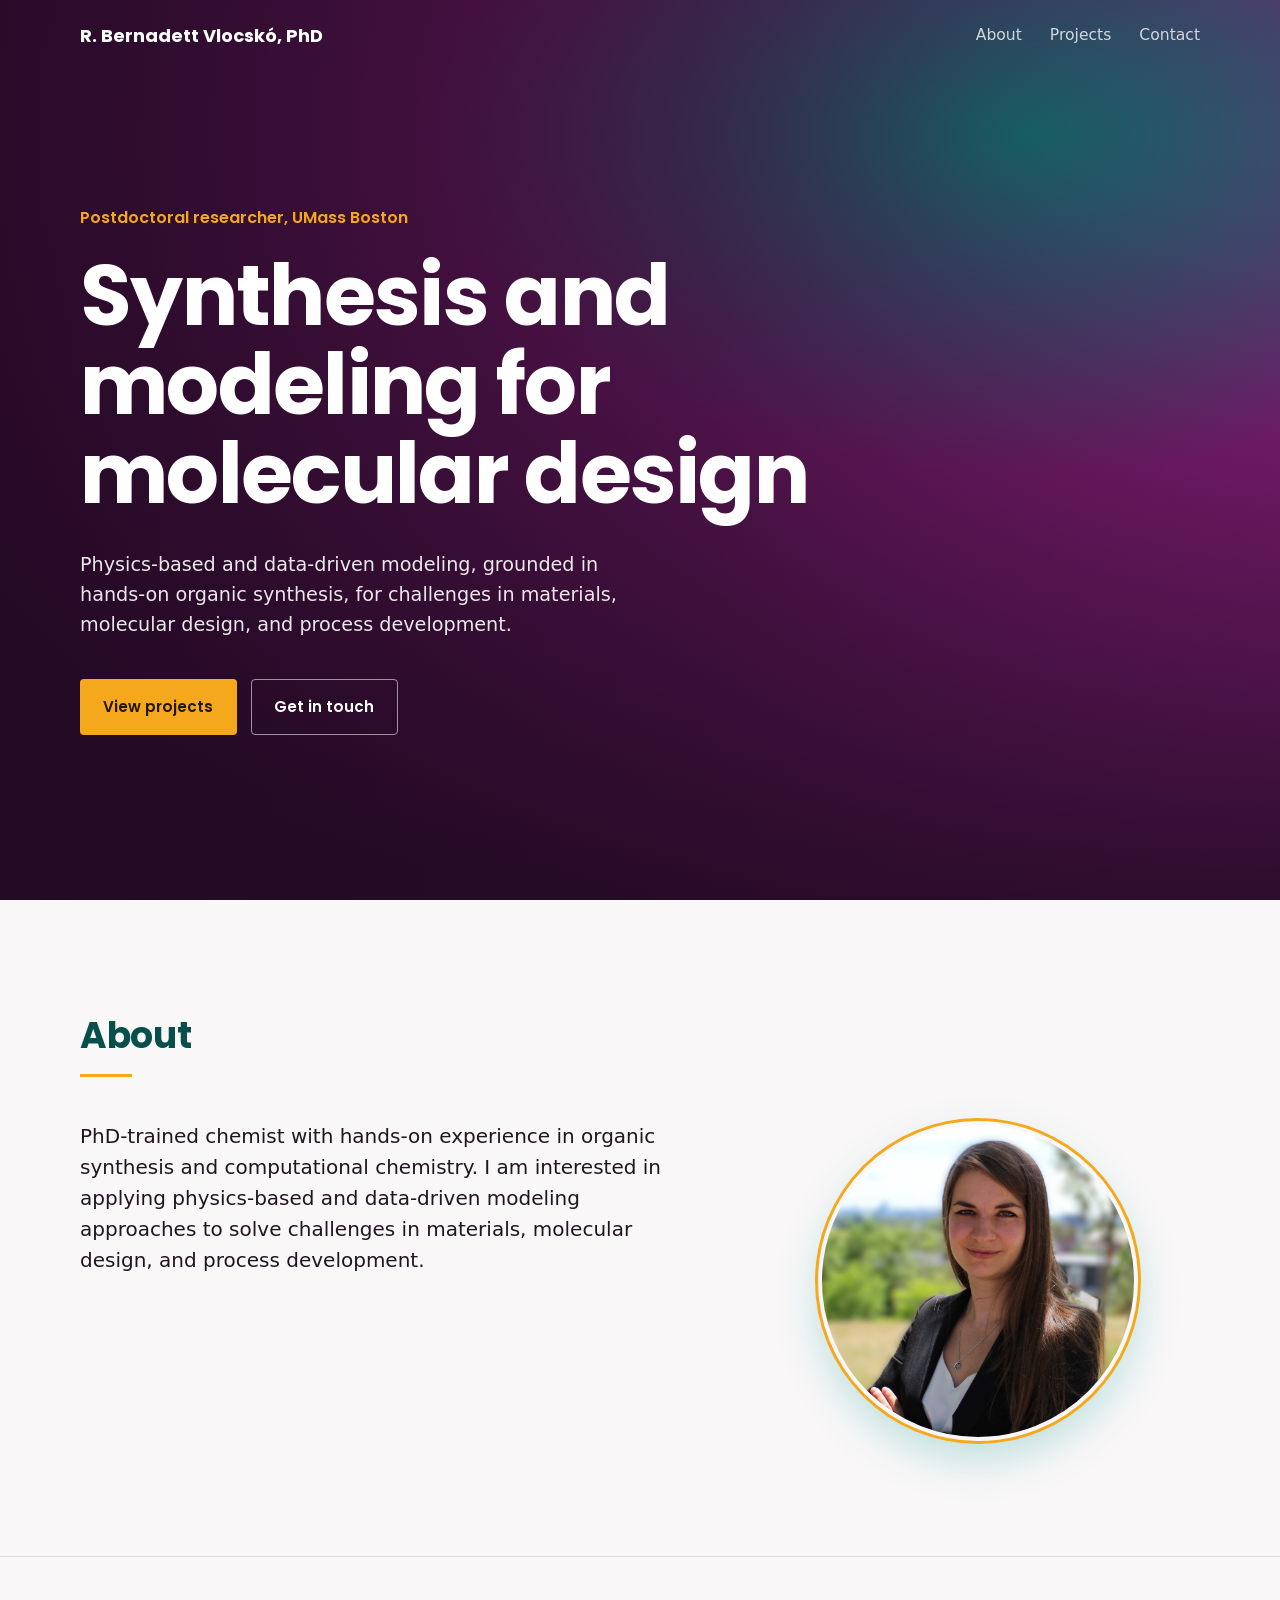
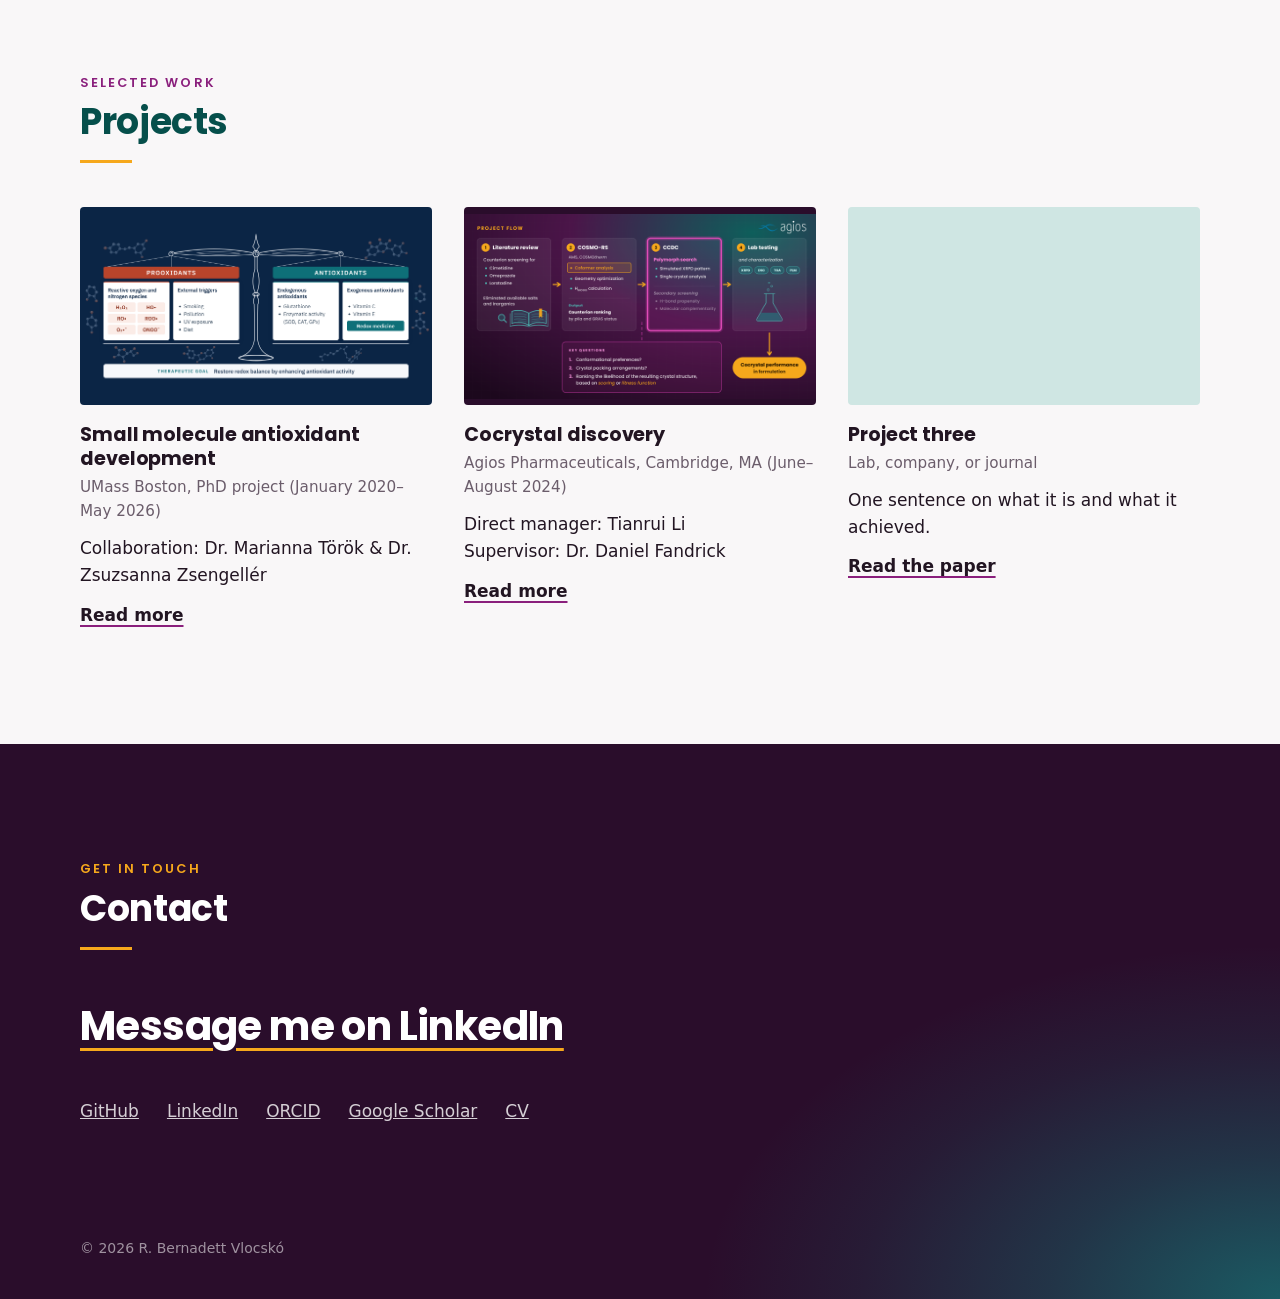
==== commit d39ec62b: "Update collaboration names in index.html" ====
--- a/index.html
+++ b/index.html
@@ -285,7 +285,7 @@
           <div class="project-img" role="img" aria-label="Diagram of a balance scale weighing prooxidants against antioxidants, with the goal of restoring redox balance by enhancing antioxidant activity" style="background-image:url('images/redox_balance_figure.png'); background-size:contain; background-color:#0b2545"></div>
           <h3>Small molecule antioxidant development</h3>
           <p class="project-where">UMass Boston, PhD project (January 2020–May 2026)</p>
-          <p>Collaboration: Marianna Török &amp; Zsuzsanna Zsengellér</p>
+          <p>Collaboration: Dr. Marianna Török &amp; Dr. Zsuzsanna Zsengellér</p>
           <a class="text-link" href="antioxidant.html">Read more</a>
         </article>
 
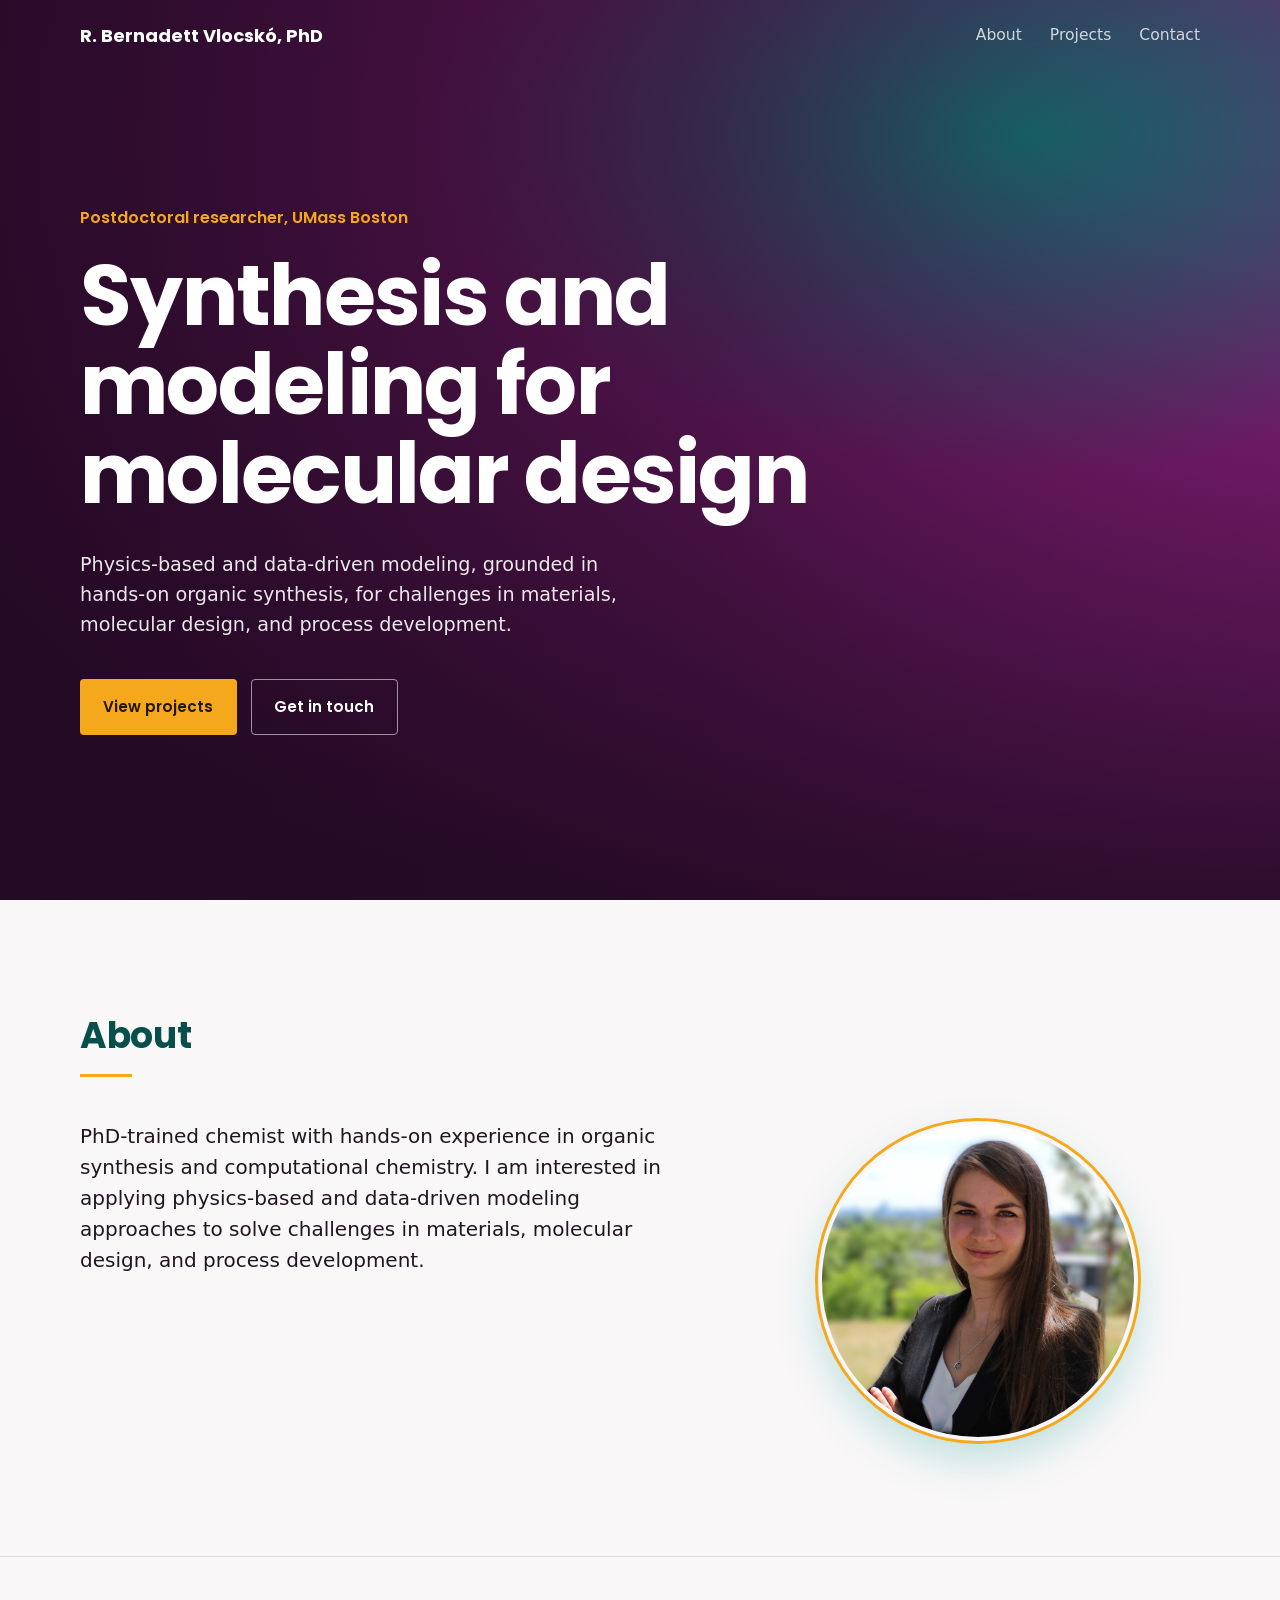
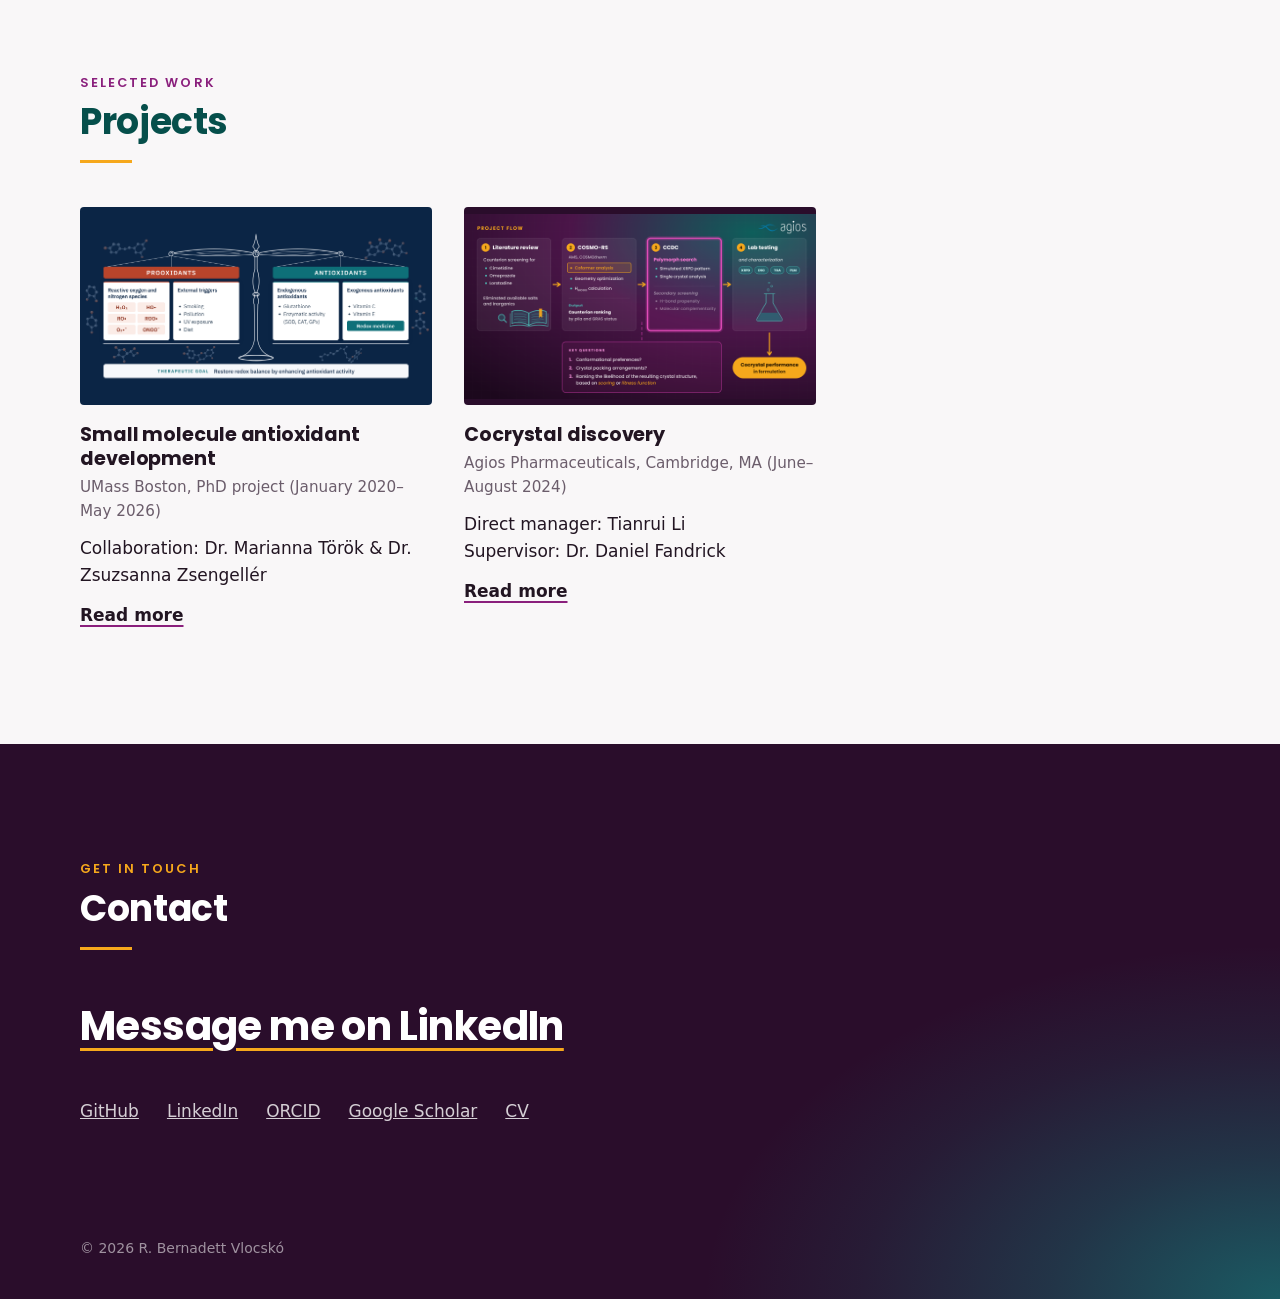
==== commit f327c973: "Update index.html" ====
--- a/index.html
+++ b/index.html
@@ -298,14 +298,6 @@
           <a class="text-link" href="csp.html">Read more</a>
         </article>
 
-        <article class="project">
-          <div class="project-img" role="img" aria-label="Project three" style="background-image:url('images/project3.jpg')"></div>
-          <h3>Project three</h3>
-          <p class="project-where">Lab, company, or journal</p>
-          <p>One sentence on what it is and what it achieved.</p>
-          <a class="text-link" href="#">Read the paper</a>
-        </article>
-
         <!-- Copy an <article class="project"> block to add more -->
       </div>
     </div>
